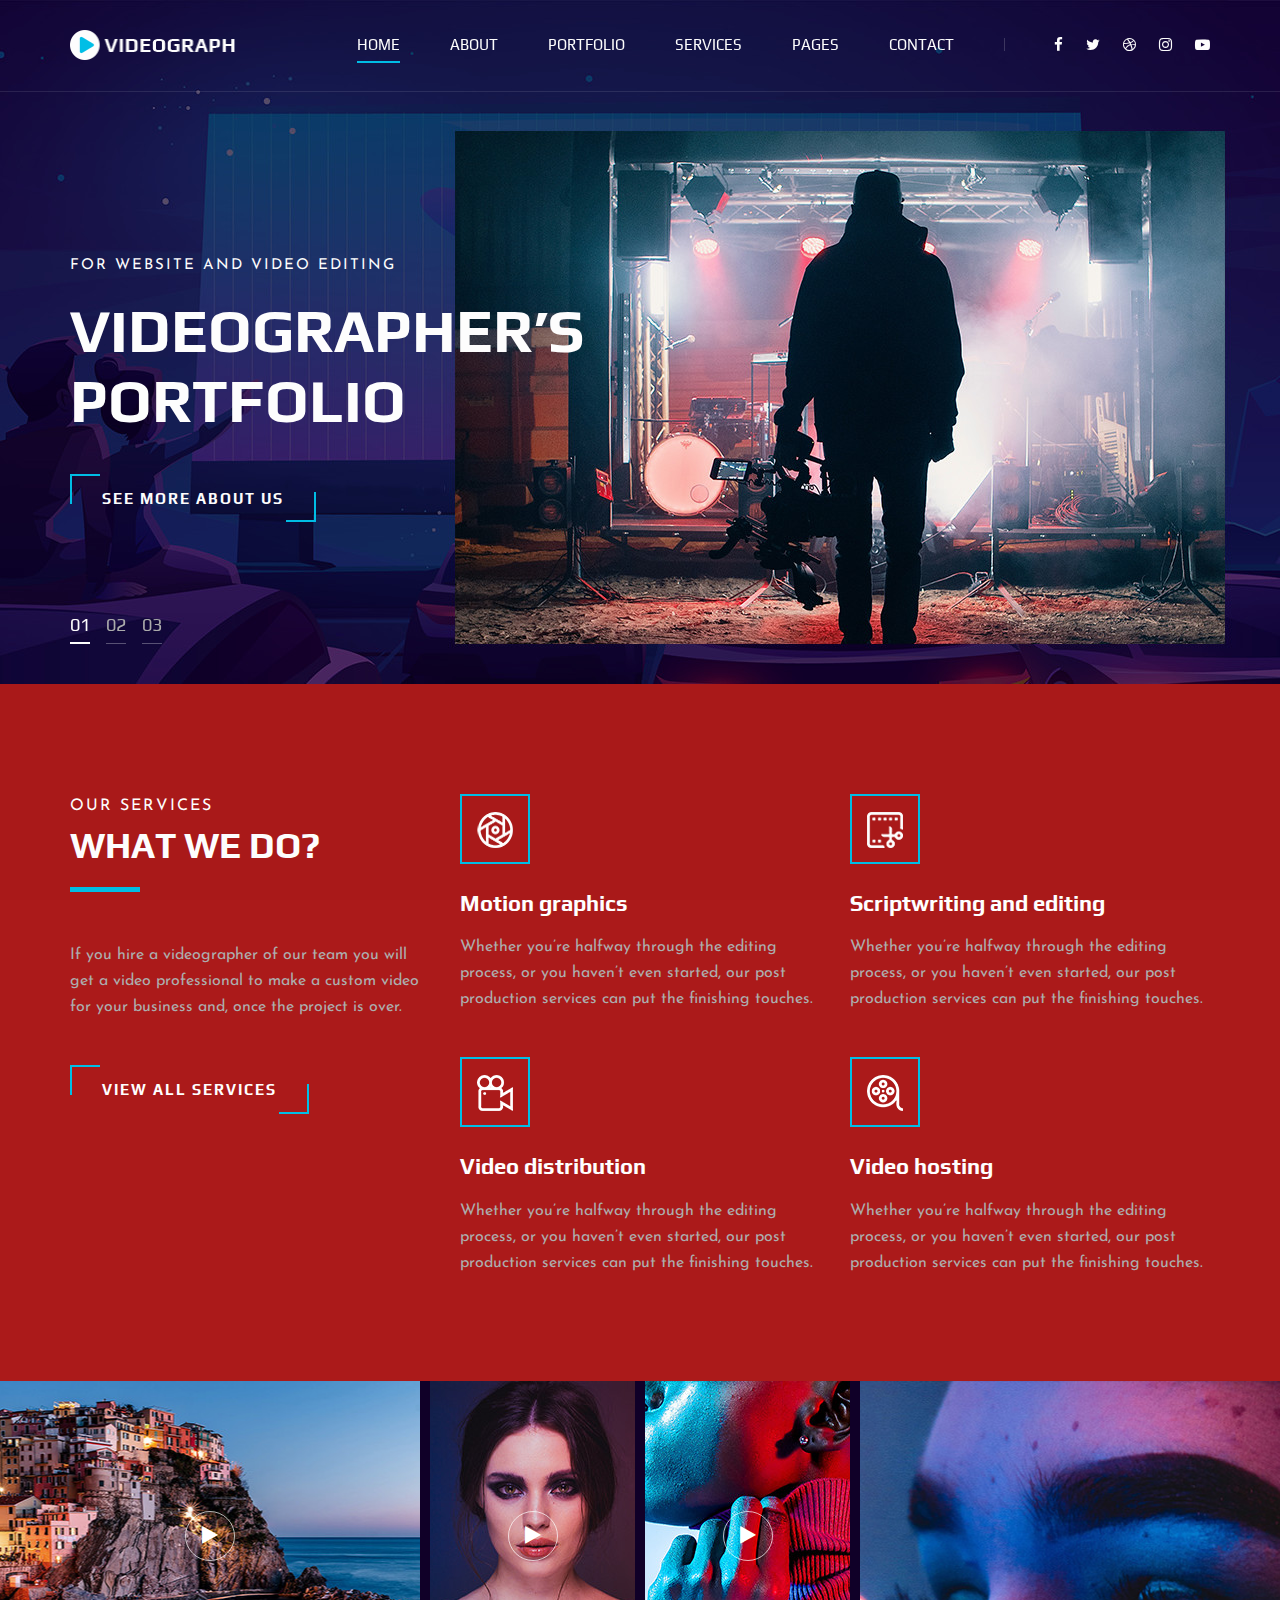
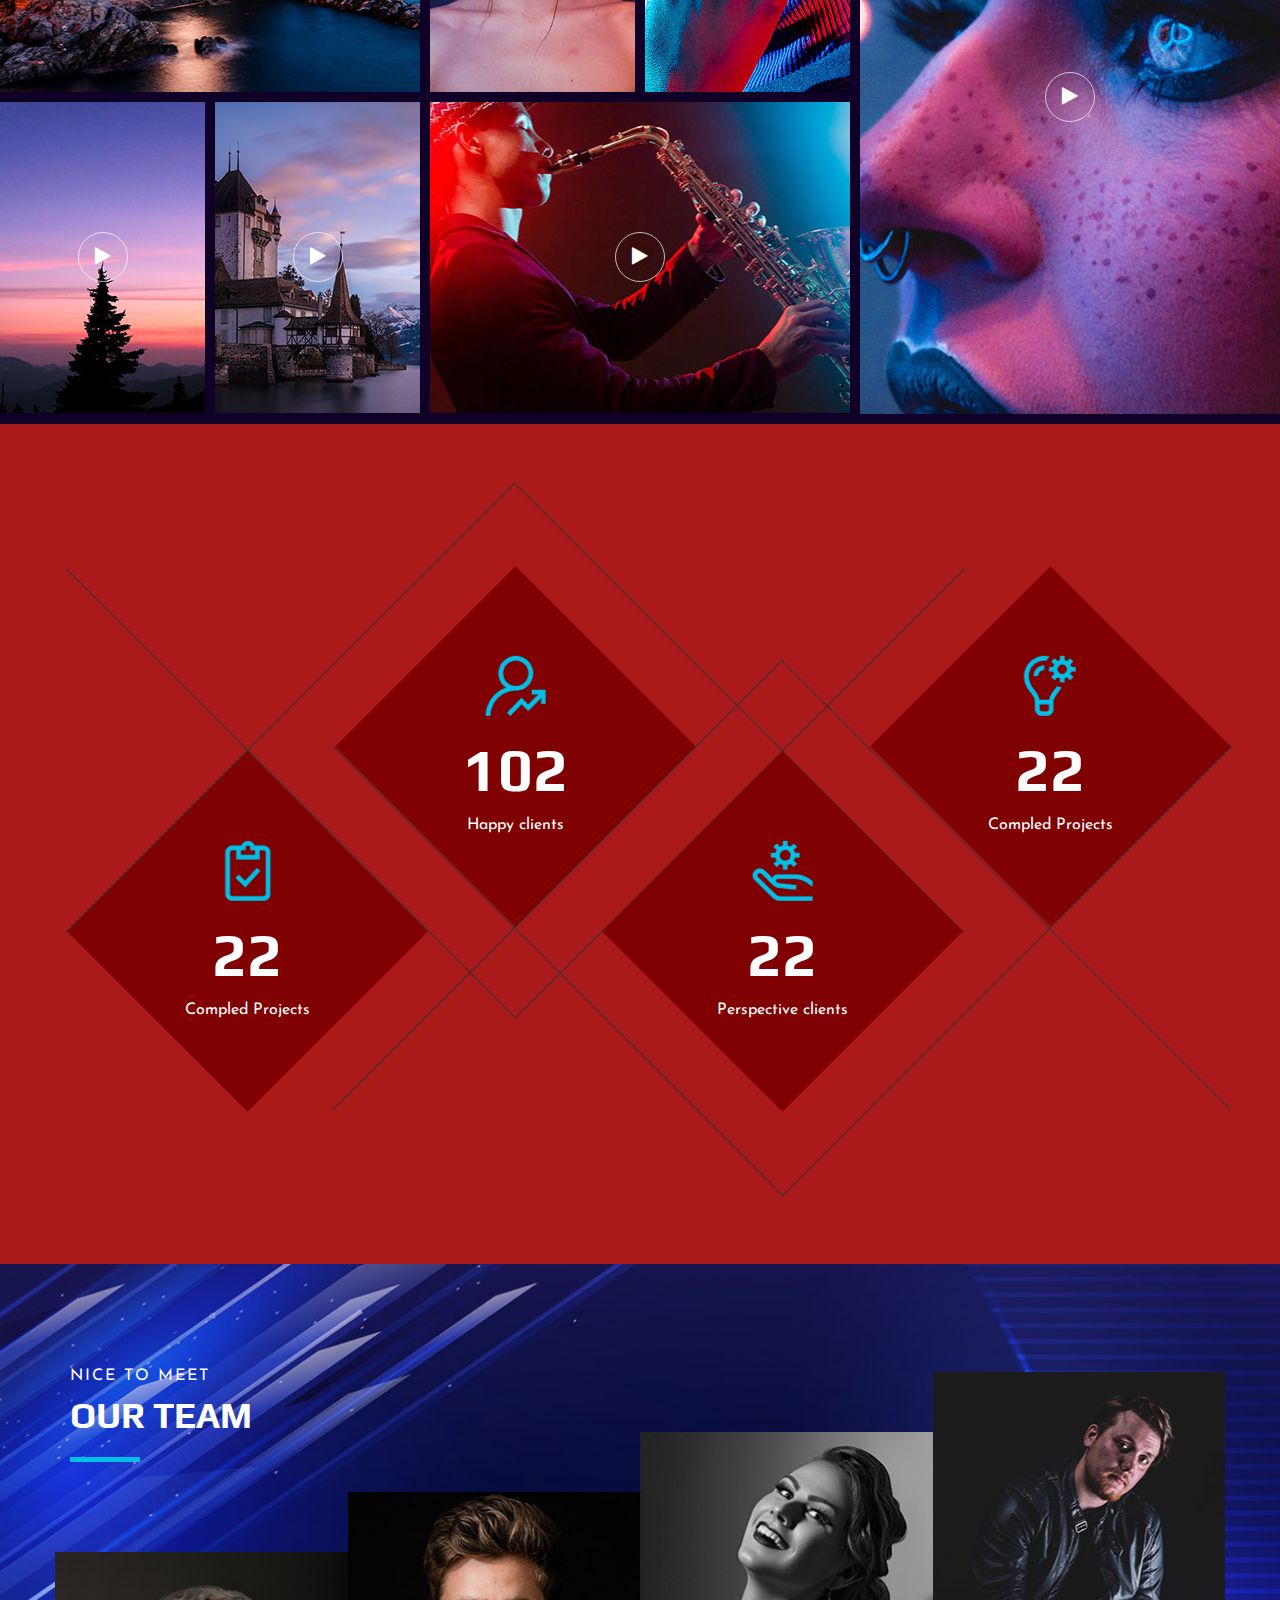
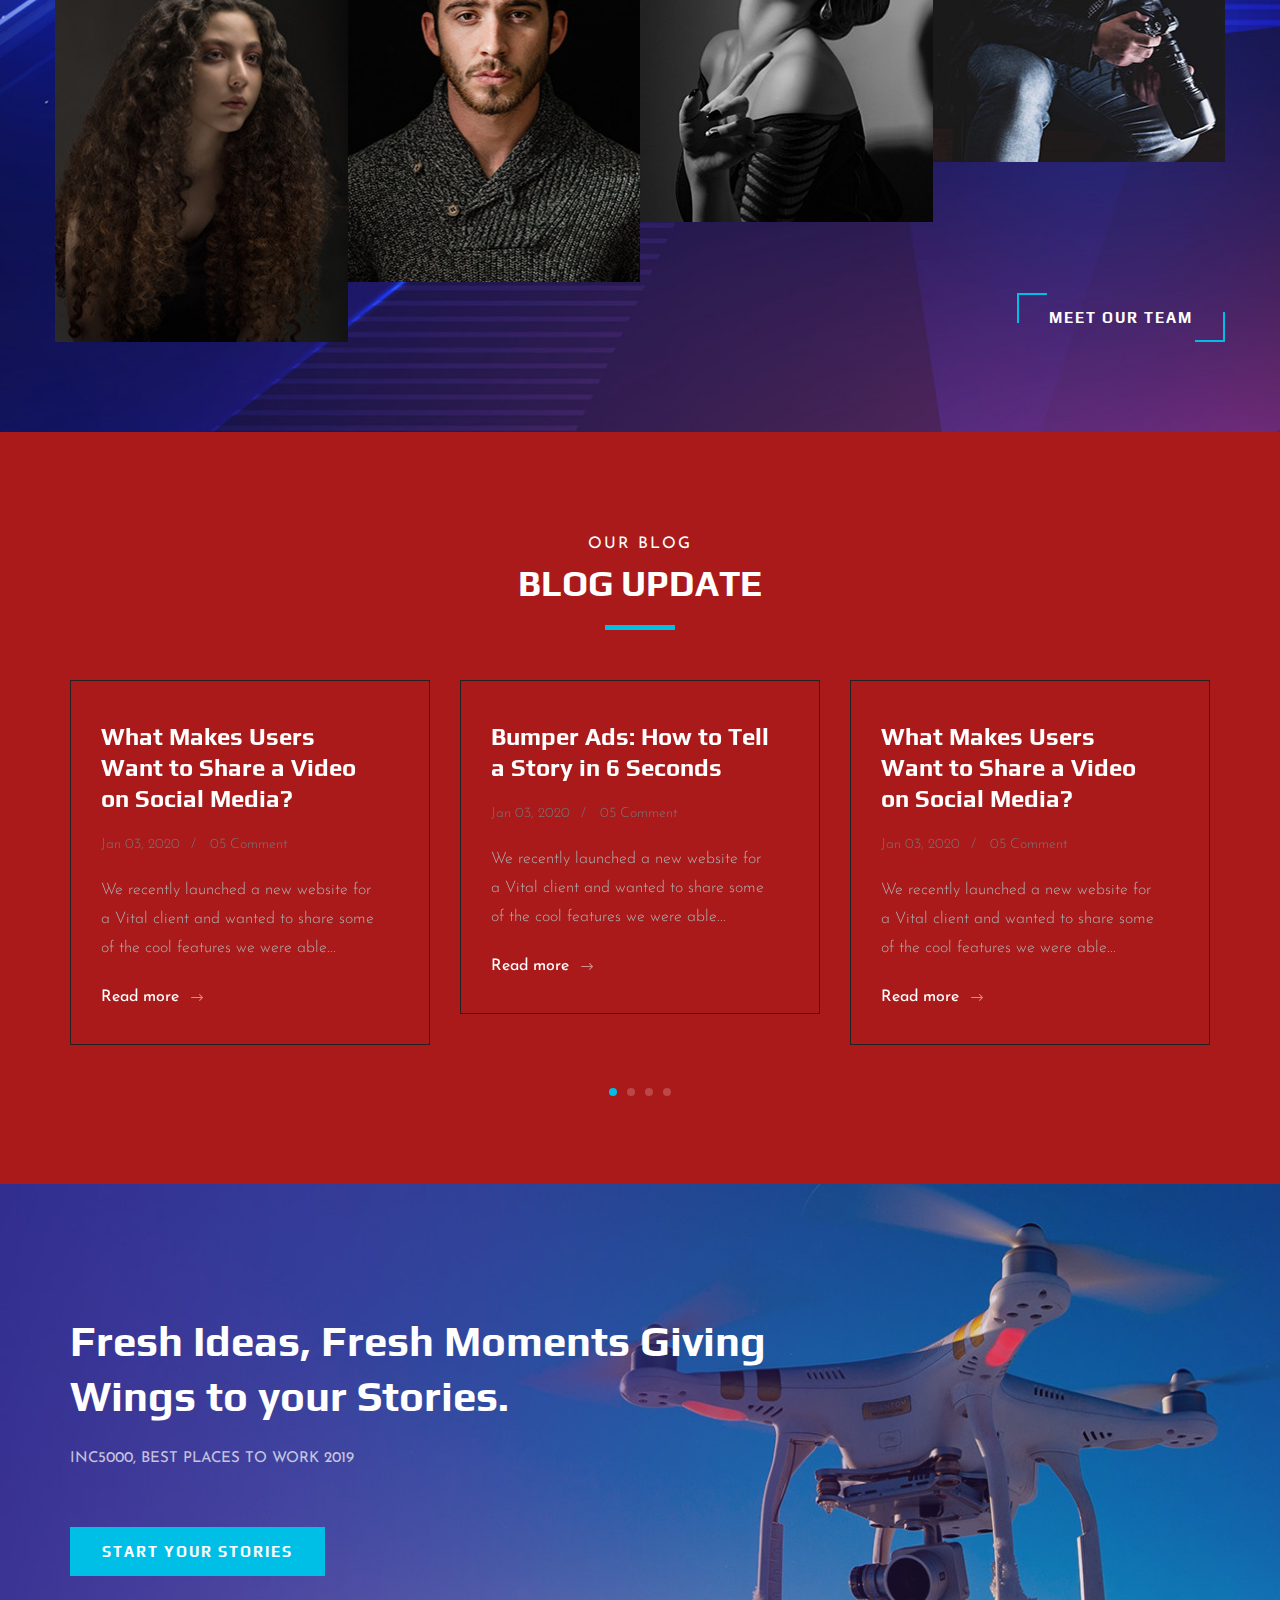
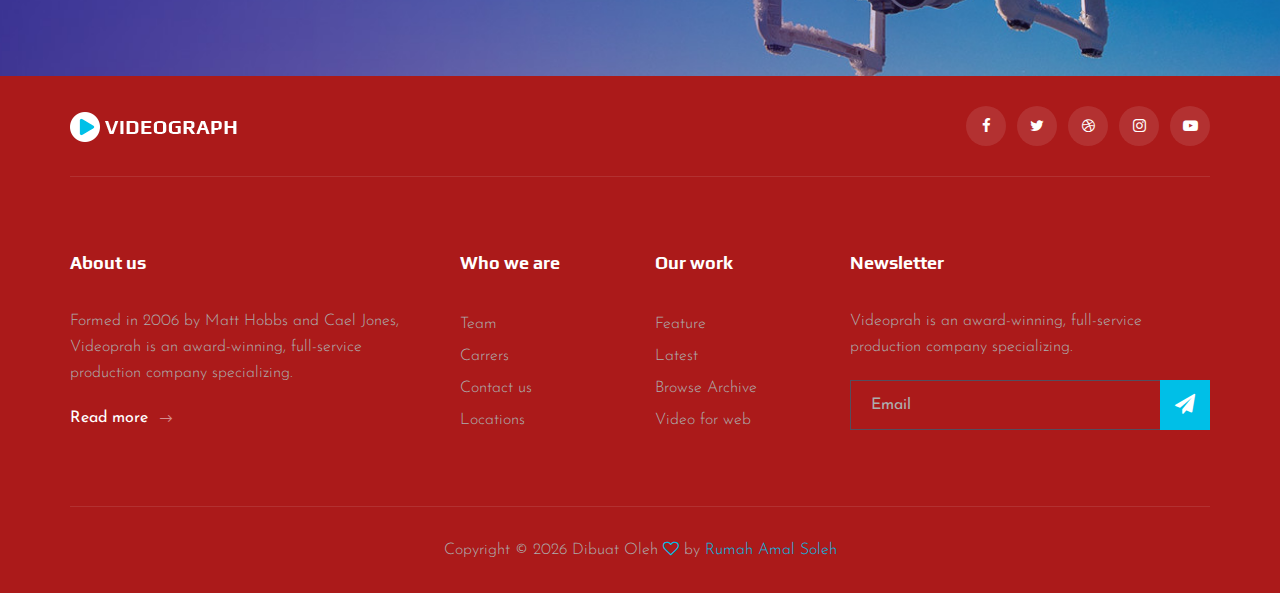
==== index.html @ bba647f1 "first commit" ====
<!DOCTYPE html>
<html lang="zxx">

<head>
    <meta charset="UTF-8">
    <meta name="description" content="Videograph Template">
    <meta name="keywords" content="Videograph, unica, creative, html">
    <meta name="viewport" content="width=device-width, initial-scale=1.0">
    <meta http-equiv="X-UA-Compatible" content="ie=edge">
    <title>Rumah Amal Soleh</title>

    <!-- Google Font -->
    <link href="https://fonts.googleapis.com/css2?family=Play:wght@400;700&display=swap" rel="stylesheet">
    <link href="https://fonts.googleapis.com/css2?family=Josefin+Sans:wght@300;400;500;600;700&display=swap"
        rel="stylesheet">

    <!-- Css Styles -->
    <link rel="stylesheet" href="css/bootstrap.min.css" type="text/css">
    <link rel="stylesheet" href="css/font-awesome.min.css" type="text/css">
    <link rel="stylesheet" href="css/elegant-icons.css" type="text/css">
    <link rel="stylesheet" href="css/owl.carousel.min.css" type="text/css">
    <link rel="stylesheet" href="css/magnific-popup.css" type="text/css">
    <link rel="stylesheet" href="css/slicknav.min.css" type="text/css">
    <link rel="stylesheet" href="css/style.css" type="text/css">
</head>

<body>
    <!-- Page Preloder -->
    <div id="preloder">
        <div class="loader"></div>
    </div>

    <!-- Header Section Begin -->
    <header class="header">
        <div class="container">
            <div class="row">
                <div class="col-lg-2">
                    <div class="header__logo">
                        <a href="./index.html"><img src="img/logo.png" alt=""></a>
                    </div>
                </div>
                <div class="col-lg-10">
                    <div class="header__nav__option">
                        <nav class="header__nav__menu mobile-menu">
                            <ul>
                                <li class="active"><a href="./index.html">Home</a></li>
                                <li><a href="./about.html">About</a></li>
                                <li><a href="./portfolio.html">Portfolio</a></li>
                                <li><a href="./services.html">Services</a></li>
                                <li><a href="#">Pages</a>
                                    <ul class="dropdown">
                                        <li><a href="./about.html">About</a></li>
                                        <li><a href="./portfolio.html">Portfolio</a></li>
                                        <li><a href="./blog.html">Blog</a></li>
                                        <li><a href="./blog-details.html">Blog Details</a></li>
                                    </ul>
                                </li>
                                <li><a href="./contact.html">Contact</a></li>
                            </ul>
                        </nav>
                        <div class="header__nav__social">
                            <a href="#"><i class="fa fa-facebook"></i></a>
                            <a href="#"><i class="fa fa-twitter"></i></a>
                            <a href="#"><i class="fa fa-dribbble"></i></a>
                            <a href="#"><i class="fa fa-instagram"></i></a>
                            <a href="#"><i class="fa fa-youtube-play"></i></a>
                        </div>
                    </div>
                </div>
            </div>
            <div id="mobile-menu-wrap"></div>
        </div>
    </header>
    <!-- Header End -->

    <!-- Hero Section Begin -->
    <section class="hero">
        <div class="hero__slider owl-carousel">
            <div class="hero__item set-bg" data-setbg="img/hero/hero-1.jpg">
                <div class="container">
                    <div class="row">
                        <div class="col-lg-6">
                            <div class="hero__text">
                                <span>For website and video editing</span>
                                <h2>Videographer’s Portfolio</h2>
                                <a href="#" class="primary-btn">See more about us</a>
                            </div>
                        </div>
                    </div>
                </div>
            </div>
            <div class="hero__item set-bg" data-setbg="img/calltos-bg.jpg">
                <div class="container">
                    <div class="row">
                        <div class="col-lg-6">
                            <div class="hero__text">
                                <span>For website and video editing</span>
                                <h2>Videographer’s Portfolio</h2>
                                <a href="#" class="primary-btn">See more about us</a>
                            </div>
                        </div>
                    </div>
                </div>
            </div>
            <div class="hero__item set-bg" data-setbg="img/hero/hero-1.jpg">
                <div class="container">
                    <div class="row">
                        <div class="col-lg-6">
                            <div class="hero__text">
                                <span>For website and video editing</span>
                                <h2>Videographer’s Portfolio</h2>
                                <a href="#" class="primary-btn">See more about us</a>
                            </div>
                        </div>
                    </div>
                </div>
            </div>
        </div>
    </section>
    <!-- Hero Section End -->

    <!-- Services Section Begin -->
    <section class="services spad">
        <div class="container">
            <div class="row">
                <div class="col-lg-4">
                    <div class="services__title">
                        <div class="section-title">
                            <span>Our services</span>
                            <h2>What We do?</h2>
                        </div>
                        <p>If you hire a videographer of our team you will get a video professional to make a custom
                            video for your business and, once the project is over.</p>
                        <a href="#" class="primary-btn">View all services</a>
                    </div>
                </div>
                <div class="col-lg-8">
                    <div class="row">
                        <div class="col-lg-6 col-md-6 col-sm-6">
                            <div class="services__item">
                                <div class="services__item__icon">
                                    <img src="img/icons/si-1.png" alt="">
                                </div>
                                <h4>Motion graphics</h4>
                                <p>Whether you’re halfway through the editing process, or you haven’t even started, our
                                    post production services can put the finishing touches.</p>
                            </div>
                        </div>
                        <div class="col-lg-6 col-md-6 col-sm-6">
                            <div class="services__item">
                                <div class="services__item__icon">
                                    <img src="img/icons/si-2.png" alt="">
                                </div>
                                <h4>Scriptwriting and editing</h4>
                                <p>Whether you’re halfway through the editing process, or you haven’t even started, our
                                    post production services can put the finishing touches.</p>
                            </div>
                        </div>
                        <div class="col-lg-6 col-md-6 col-sm-6">
                            <div class="services__item">
                                <div class="services__item__icon">
                                    <img src="img/icons/si-3.png" alt="">
                                </div>
                                <h4>Video distribution</h4>
                                <p>Whether you’re halfway through the editing process, or you haven’t even started, our
                                    post production services can put the finishing touches.</p>
                            </div>
                        </div>
                        <div class="col-lg-6 col-md-6 col-sm-6">
                            <div class="services__item">
                                <div class="services__item__icon">
                                    <img src="img/icons/si-4.png" alt="">
                                </div>
                                <h4>Video hosting</h4>
                                <p>Whether you’re halfway through the editing process, or you haven’t even started, our
                                    post production services can put the finishing touches.</p>
                            </div>
                        </div>
                    </div>
                </div>
            </div>
        </div>
    </section>
    <!-- Services Section End -->

    <!-- Work Section Begin -->
    <section class="work">
        <div class="work__gallery">
            <div class="grid-sizer"></div>
            <div class="work__item wide__item set-bg" data-setbg="img/work/work-1.jpg">
                <a href="https://www.youtube.com/watch?v=LXb3EKWsInQ" class="play-btn video-popup"><i
                        class="fa fa-play"></i></a>
                <div class="work__item__hover">
                    <h4>VIP Auto Tires & Service</h4>
                    <ul>
                        <li>eCommerce</li>
                        <li>Magento</li>
                    </ul>
                </div>
            </div>
            <div class="work__item small__item set-bg" data-setbg="img/work/work-2.jpg">
                <a href="https://www.youtube.com/watch?v=LXb3EKWsInQ" class="play-btn video-popup"><i
                        class="fa fa-play"></i></a>
            </div>
            <div class="work__item small__item set-bg" data-setbg="img/work/work-3.jpg">
                <a href="https://www.youtube.com/watch?v=LXb3EKWsInQ" class="play-btn video-popup"><i
                        class="fa fa-play"></i></a>
            </div>
            <div class="work__item large__item set-bg" data-setbg="img/work/work-4.jpg">
                <a href="https://www.youtube.com/watch?v=LXb3EKWsInQ" class="play-btn video-popup"><i
                        class="fa fa-play"></i></a>
                <div class="work__item__hover">
                    <h4>VIP Auto Tires & Service</h4>
                    <ul>
                        <li>eCommerce</li>
                        <li>Magento</li>
                    </ul>
                </div>
            </div>
            <div class="work__item small__item set-bg" data-setbg="img/work/work-5.jpg">
                <a href="https://www.youtube.com/watch?v=LXb3EKWsInQ" class="play-btn video-popup"><i
                        class="fa fa-play"></i></a>
            </div>
            <div class="work__item small__item set-bg" data-setbg="img/work/work-6.jpg">
                <a href="https://www.youtube.com/watch?v=LXb3EKWsInQ" class="play-btn video-popup"><i
                        class="fa fa-play"></i></a>
            </div>
            <div class="work__item wide__item set-bg" data-setbg="img/work/work-7.jpg">
                <a href="https://www.youtube.com/watch?v=LXb3EKWsInQ" class="play-btn video-popup"><i
                        class="fa fa-play"></i></a>
                <div class="work__item__hover">
                    <h4>VIP Auto Tires & Service</h4>
                    <ul>
                        <li>eCommerce</li>
                        <li>Magento</li>
                    </ul>
                </div>
            </div>
        </div>
    </section>
    <!-- Work Section End -->

    <!-- Counter Section Begin -->
    <section class="counter">
        <div class="container">
            <div class="counter__content">
                <div class="row">
                    <div class="col-lg-3 col-md-6 col-sm-6">
                        <div class="counter__item">
                            <div class="counter__item__text">
                                <img src="img/icons/ci-1.png" alt="">
                                <h2 class="counter_num">230</h2>
                                <p>Compled Projects</p>
                            </div>
                        </div>
                    </div>
                    <div class="col-lg-3 col-md-6 col-sm-6">
                        <div class="counter__item second__item">
                            <div class="counter__item__text">
                                <img src="img/icons/ci-2.png" alt="">
                                <h2 class="counter_num">1068</h2>
                                <p>Happy clients</p>
                            </div>
                        </div>
                    </div>
                    <div class="col-lg-3 col-md-6 col-sm-6">
                        <div class="counter__item third__item">
                            <div class="counter__item__text">
                                <img src="img/icons/ci-3.png" alt="">
                                <h2 class="counter_num">230</h2>
                                <p>Perspective clients</p>
                            </div>
                        </div>
                    </div>
                    <div class="col-lg-3 col-md-6 col-sm-6">
                        <div class="counter__item four__item">
                            <div class="counter__item__text">
                                <img src="img/icons/ci-4.png" alt="">
                                <h2 class="counter_num">230</h2>
                                <p>Compled Projects</p>
                            </div>
                        </div>
                    </div>
                </div>
            </div>
        </div>
    </section>
    <!-- Counter Section End -->

    <!-- Team Section Begin -->
    <section class="team spad set-bg" data-setbg="img/team-bg.jpg">
        <div class="container">
            <div class="row">
                <div class="col-lg-12">
                    <div class="section-title team__title">
                        <span>Nice to meet</span>
                        <h2>OUR Team</h2>
                    </div>
                </div>
            </div>
            <div class="row">
                <div class="col-lg-3 col-md-6 col-sm-6 p-0">
                    <div class="team__item set-bg" data-setbg="img/team/team-1.jpg">
                        <div class="team__item__text">
                            <h4>AMANDA STONE</h4>
                            <p>Videographer</p>
                            <div class="team__item__social">
                                <a href="#"><i class="fa fa-facebook"></i></a>
                                <a href="#"><i class="fa fa-twitter"></i></a>
                                <a href="#"><i class="fa fa-dribbble"></i></a>
                                <a href="#"><i class="fa fa-instagram"></i></a>
                            </div>
                        </div>
                    </div>
                </div>
                <div class="col-lg-3 col-md-6 col-sm-6 p-0">
                    <div class="team__item team__item--second set-bg" data-setbg="img/team/team-2.jpg">
                        <div class="team__item__text">
                            <h4>AMANDA STONE</h4>
                            <p>Videographer</p>
                            <div class="team__item__social">
                                <a href="#"><i class="fa fa-facebook"></i></a>
                                <a href="#"><i class="fa fa-twitter"></i></a>
                                <a href="#"><i class="fa fa-dribbble"></i></a>
                                <a href="#"><i class="fa fa-instagram"></i></a>
                            </div>
                        </div>
                    </div>
                </div>
                <div class="col-lg-3 col-md-6 col-sm-6 p-0">
                    <div class="team__item team__item--third set-bg" data-setbg="img/team/team-3.jpg">
                        <div class="team__item__text">
                            <h4>AMANDA STONE</h4>
                            <p>Videographer</p>
                            <div class="team__item__social">
                                <a href="#"><i class="fa fa-facebook"></i></a>
                                <a href="#"><i class="fa fa-twitter"></i></a>
                                <a href="#"><i class="fa fa-dribbble"></i></a>
                                <a href="#"><i class="fa fa-instagram"></i></a>
                            </div>
                        </div>
                    </div>
                </div>
                <div class="col-lg-3 col-md-6 col-sm-6 p-0">
                    <div class="team__item team__item--four set-bg" data-setbg="img/team/team-4.jpg">
                        <div class="team__item__text">
                            <h4>AMANDA STONE</h4>
                            <p>Videographer</p>
                            <div class="team__item__social">
                                <a href="#"><i class="fa fa-facebook"></i></a>
                                <a href="#"><i class="fa fa-twitter"></i></a>
                                <a href="#"><i class="fa fa-dribbble"></i></a>
                                <a href="#"><i class="fa fa-instagram"></i></a>
                            </div>
                        </div>
                    </div>
                </div>
                <div class="col-lg-12 p-0">
                    <div class="team__btn">
                        <a href="#" class="primary-btn">Meet Our Team</a>
                    </div>
                </div>
            </div>
        </div>
    </section>
    <!-- Team Section End -->

    <!-- Latest Blog Section Begin -->
    <section class="latest spad">
        <div class="container">
            <div class="row">
                <div class="col-lg-12">
                    <div class="section-title center-title">
                        <span>Our Blog</span>
                        <h2>Blog Update</h2>
                    </div>
                </div>
            </div>
            <div class="row">
                <div class="latest__slider owl-carousel">
                    <div class="col-lg-4">
                        <div class="blog__item latest__item">
                            <h4>What Makes Users Want to Share a Video on Social Media?</h4>
                            <ul>
                                <li>Jan 03, 2020</li>
                                <li>05 Comment</li>
                            </ul>
                            <p>We recently launched a new website for a Vital client and wanted to share some of the
                                cool features we were able...</p>
                            <a href="#">Read more <span class="arrow_right"></span></a>
                        </div>
                    </div>
                    <div class="col-lg-4">
                        <div class="blog__item latest__item">
                            <h4>Bumper Ads: How to Tell a Story in 6 Seconds</h4>
                            <ul>
                                <li>Jan 03, 2020</li>
                                <li>05 Comment</li>
                            </ul>
                            <p>We recently launched a new website for a Vital client and wanted to share some of the
                                cool features we were able...</p>
                            <a href="#">Read more <span class="arrow_right"></span></a>
                        </div>
                    </div>
                    <div class="col-lg-4">
                        <div class="blog__item latest__item">
                            <h4>What Makes Users Want to Share a Video on Social Media?</h4>
                            <ul>
                                <li>Jan 03, 2020</li>
                                <li>05 Comment</li>
                            </ul>
                            <p>We recently launched a new website for a Vital client and wanted to share some of the
                                cool features we were able...</p>
                            <a href="#">Read more <span class="arrow_right"></span></a>
                        </div>
                    </div>
                    <div class="col-lg-4">
                        <div class="blog__item latest__item">
                            <h4>Bumper Ads: How to Tell a Story in 6 Seconds</h4>
                            <ul>
                                <li>Jan 03, 2020</li>
                                <li>05 Comment</li>
                            </ul>
                            <p>We recently launched a new website for a Vital client and wanted to share some of the
                                cool features we were able...</p>
                            <a href="#">Read more <span class="arrow_right"></span></a>
                        </div>
                    </div>
                    <div class="col-lg-4">
                        <div class="blog__item latest__item">
                            <h4>What Makes Users Want to Share a Video on Social Media?</h4>
                            <ul>
                                <li>Jan 03, 2020</li>
                                <li>05 Comment</li>
                            </ul>
                            <p>We recently launched a new website for a Vital client and wanted to share some of the
                                cool features we were able...</p>
                            <a href="#">Read more <span class="arrow_right"></span></a>
                        </div>
                    </div>
                    <div class="col-lg-4">
                        <div class="blog__item latest__item">
                            <h4>What Makes Users Want to Share a Video on Social Media?</h4>
                            <ul>
                                <li>Jan 03, 2020</li>
                                <li>05 Comment</li>
                            </ul>
                            <p>We recently launched a new website for a Vital client and wanted to share some of the
                                cool features we were able...</p>
                            <a href="#">Read more <span class="arrow_right"></span></a>
                        </div>
                    </div>
                    <div class="col-lg-4">
                        <div class="blog__item latest__item">
                            <h4>What Makes Users Want to Share a Video on Social Media?</h4>
                            <ul>
                                <li>Jan 03, 2020</li>
                                <li>05 Comment</li>
                            </ul>
                            <p>We recently launched a new website for a Vital client and wanted to share some of the
                                cool features we were able...</p>
                            <a href="#">Read more <span class="arrow_right"></span></a>
                        </div>
                    </div>
                </div>
            </div>
        </div>
    </section>
    <!-- Latest Blog Section End -->

    <!-- Call To Action Section Begin -->
    <section class="callto spad set-bg" data-setbg="img/callto-bg.jpg">
        <div class="container">
            <div class="row">
                <div class="col-lg-8">
                    <div class="callto__text">
                        <h2>Fresh Ideas, Fresh Moments Giving Wings to your Stories.</h2>
                        <p>INC5000, Best places to work 2019</p>
                        <a href="#">Start your stories</a>
                    </div>
                </div>
            </div>
        </div>
    </section>
    <!-- Call To Action Section End -->

    <!-- Footer Section Begin -->
    <footer class="footer">
        <div class="container">
            <div class="footer__top">
                <div class="row">
                    <div class="col-lg-6 col-md-6">
                        <div class="footer__top__logo">
                            <a href="#"><img src="img/logo.png" alt=""></a>
                        </div>
                    </div>
                    <div class="col-lg-6 col-md-6">
                        <div class="footer__top__social">
                            <a href="#"><i class="fa fa-facebook"></i></a>
                            <a href="#"><i class="fa fa-twitter"></i></a>
                            <a href="#"><i class="fa fa-dribbble"></i></a>
                            <a href="#"><i class="fa fa-instagram"></i></a>
                            <a href="#"><i class="fa fa-youtube-play"></i></a>
                        </div>
                    </div>
                </div>
            </div>
            <div class="footer__option">
                <div class="row">
                    <div class="col-lg-4 col-md-6 col-sm-6">
                        <div class="footer__option__item">
                            <h5>About us</h5>
                            <p>Formed in 2006 by Matt Hobbs and Cael Jones, Videoprah is an award-winning, full-service
                                production company specializing.</p>
                            <a href="#" class="read__more">Read more <span class="arrow_right"></span></a>
                        </div>
                    </div>
                    <div class="col-lg-2 col-md-3 col-sm-3">
                        <div class="footer__option__item">
                            <h5>Who we are</h5>
                            <ul>
                                <li><a href="#">Team</a></li>
                                <li><a href="#">Carrers</a></li>
                                <li><a href="#">Contact us</a></li>
                                <li><a href="#">Locations</a></li>
                            </ul>
                        </div>
                    </div>
                    <div class="col-lg-2 col-md-3 col-sm-3">
                        <div class="footer__option__item">
                            <h5>Our work</h5>
                            <ul>
                                <li><a href="#">Feature</a></li>
                                <li><a href="#">Latest</a></li>
                                <li><a href="#">Browse Archive</a></li>
                                <li><a href="#">Video for web</a></li>
                            </ul>
                        </div>
                    </div>
                    <div class="col-lg-4 col-md-12">
                        <div class="footer__option__item">
                            <h5>Newsletter</h5>
                            <p>Videoprah is an award-winning, full-service production company specializing.</p>
                            <form action="#">
                                <input type="text" placeholder="Email">
                                <button type="submit"><i class="fa fa-send"></i></button>
                            </form>
                        </div>
                    </div>
                </div>
            </div>
            <div class="footer__copyright">
                <div class="row">
                    <div class="col-lg-12 text-center">
                        <!-- Link back to Colorlib can't be removed. Template is licensed under CC BY 3.0. -->
                        <p class="footer__copyright__text">Copyright &copy;
                            <script>
                                document.write(new Date().getFullYear());
                            </script>
                            Dibuat Oleh <i class="fa fa-heart-o"
                                aria-hidden="true"></i> by <a href="https://colorlib.com" target="_blank">Rumah Amal Soleh</a>
                        </p>
                        <!-- Link back to Colorlib can't be removed. Template is licensed under CC BY 3.0. -->
                    </div>
                </div>
            </div>
        </div>
    </footer>
    <!-- Footer Section End -->

    <!-- Js Plugins -->
    <script src="js/jquery-3.3.1.min.js"></script>
    <script src="js/bootstrap.min.js"></script>
    <script src="js/jquery.magnific-popup.min.js"></script>
    <script src="js/mixitup.min.js"></script>
    <script src="js/masonry.pkgd.min.js"></script>
    <script src="js/jquery.slicknav.js"></script>
    <script src="js/owl.carousel.min.js"></script>
    <script src="js/main.js"></script>
</body>

</html>
---- css/elegant-icons.css ----
@font-face {
	font-family: 'ElegantIcons';
	src:url('../fonts/ElegantIcons.eot');
	src:url('../fonts/ElegantIcons.eot?#iefix') format('embedded-opentype'),
		url('../fonts/ElegantIcons.woff') format('woff'),
		url('../fonts/ElegantIcons.ttf') format('truetype'),
		url('../fonts/ElegantIcons.svg#ElegantIcons') format('svg');
	font-weight: normal;
	font-style: normal;
}

/* Use the following CSS code if you want to use data attributes for inserting your icons */
[data-icon]:before {
	font-family: 'ElegantIcons';
	content: attr(data-icon);
	speak: none;
	font-weight: normal;
	font-variant: normal;
	text-transform: none;
	line-height: 1;
	-webkit-font-smoothing: antialiased;
	-moz-osx-font-smoothing: grayscale;
}

/* Use the following CSS code if you want to have a class per icon */
/*
Instead of a list of all class selectors,
you can use the generic selector below, but it's slower:
[class*="your-class-prefix"] {
*/
.arrow_up, .arrow_down, .arrow_left, .arrow_right, .arrow_left-up, .arrow_right-up, .arrow_right-down, .arrow_left-down, .arrow-up-down, .arrow_up-down_alt, .arrow_left-right_alt, .arrow_left-right, .arrow_expand_alt2, .arrow_expand_alt, .arrow_condense, .arrow_expand, .arrow_move, .arrow_carrot-up, .arrow_carrot-down, .arrow_carrot-left, .arrow_carrot-right, .arrow_carrot-2up, .arrow_carrot-2down, .arrow_carrot-2left, .arrow_carrot-2right, .arrow_carrot-up_alt2, .arrow_carrot-down_alt2, .arrow_carrot-left_alt2, .arrow_carrot-right_alt2, .arrow_carrot-2up_alt2, .arrow_carrot-2down_alt2, .arrow_carrot-2left_alt2, .arrow_carrot-2right_alt2, .arrow_triangle-up, .arrow_triangle-down, .arrow_triangle-left, .arrow_triangle-right, .arrow_triangle-up_alt2, .arrow_triangle-down_alt2, .arrow_triangle-left_alt2, .arrow_triangle-right_alt2, .arrow_back, .icon_minus-06, .icon_plus, .icon_close, .icon_check, .icon_minus_alt2, .icon_plus_alt2, .icon_close_alt2, .icon_check_alt2, .icon_zoom-out_alt, .icon_zoom-in_alt, .icon_search, .icon_box-empty, .icon_box-selected, .icon_minus-box, .icon_plus-box, .icon_box-checked, .icon_circle-empty, .icon_circle-slelected, .icon_stop_alt2, .icon_stop, .icon_pause_alt2, .icon_pause, .icon_menu, .icon_menu-square_alt2, .icon_menu-circle_alt2, .icon_ul, .icon_ol, .icon_adjust-horiz, .icon_adjust-vert, .icon_document_alt, .icon_documents_alt, .icon_pencil, .icon_pencil-edit_alt, .icon_pencil-edit, .icon_folder-alt, .icon_folder-open_alt, .icon_folder-add_alt, .icon_info_alt, .icon_error-oct_alt, .icon_error-circle_alt, .icon_error-triangle_alt, .icon_question_alt2, .icon_question, .icon_comment_alt, .icon_chat_alt, .icon_vol-mute_alt, .icon_volume-low_alt, .icon_volume-high_alt, .icon_quotations, .icon_quotations_alt2, .icon_clock_alt, .icon_lock_alt, .icon_lock-open_alt, .icon_key_alt, .icon_cloud_alt, .icon_cloud-upload_alt, .icon_cloud-download_alt, .icon_image, .icon_images, .icon_lightbulb_alt, .icon_gift_alt, .icon_house_alt, .icon_genius, .icon_mobile, .icon_tablet, .icon_laptop, .icon_desktop, .icon_camera_alt, .icon_mail_alt, .icon_cone_alt, .icon_ribbon_alt, .icon_bag_alt, .icon_creditcard, .icon_cart_alt, .icon_paperclip, .icon_tag_alt, .icon_tags_alt, .icon_trash_alt, .icon_cursor_alt, .icon_mic_alt, .icon_compass_alt, .icon_pin_alt, .icon_pushpin_alt, .icon_map_alt, .icon_drawer_alt, .icon_toolbox_alt, .icon_book_alt, .icon_calendar, .icon_film, .icon_table, .icon_contacts_alt, .icon_headphones, .icon_lifesaver, .icon_piechart, .icon_refresh, .icon_link_alt, .icon_link, .icon_loading, .icon_blocked, .icon_archive_alt, .icon_heart_alt, .icon_star_alt, .icon_star-half_alt, .icon_star, .icon_star-half, .icon_tools, .icon_tool, .icon_cog, .icon_cogs, .arrow_up_alt, .arrow_down_alt, .arrow_left_alt, .arrow_right_alt, .arrow_left-up_alt, .arrow_right-up_alt, .arrow_right-down_alt, .arrow_left-down_alt, .arrow_condense_alt, .arrow_expand_alt3, .arrow_carrot_up_alt, .arrow_carrot-down_alt, .arrow_carrot-left_alt, .arrow_carrot-right_alt, .arrow_carrot-2up_alt, .arrow_carrot-2dwnn_alt, .arrow_carrot-2left_alt, .arrow_carrot-2right_alt, .arrow_triangle-up_alt, .arrow_triangle-down_alt, .arrow_triangle-left_alt, .arrow_triangle-right_alt, .icon_minus_alt, .icon_plus_alt, .icon_close_alt, .icon_check_alt, .icon_zoom-out, .icon_zoom-in, .icon_stop_alt, .icon_menu-square_alt, .icon_menu-circle_alt, .icon_document, .icon_documents, .icon_pencil_alt, .icon_folder, .icon_folder-open, .icon_folder-add, .icon_folder_upload, .icon_folder_download, .icon_info, .icon_error-circle, .icon_error-oct, .icon_error-triangle, .icon_question_alt, .icon_comment, .icon_chat, .icon_vol-mute, .icon_volume-low, .icon_volume-high, .icon_quotations_alt, .icon_clock, .icon_lock, .icon_lock-open, .icon_key, .icon_cloud, .icon_cloud-upload, .icon_cloud-download, .icon_lightbulb, .icon_gift, .icon_house, .icon_camera, .icon_mail, .icon_cone, .icon_ribbon, .icon_bag, .icon_cart, .icon_tag, .icon_tags, .icon_trash, .icon_cursor, .icon_mic, .icon_compass, .icon_pin, .icon_pushpin, .icon_map, .icon_drawer, .icon_toolbox, .icon_book, .icon_contacts, .icon_archive, .icon_heart, .icon_profile, .icon_group, .icon_grid-2x2, .icon_grid-3x3, .icon_music, .icon_pause_alt, .icon_phone, .icon_upload, .icon_download, .social_facebook, .social_twitter, .social_pinterest, .social_googleplus, .social_tumblr, .social_tumbleupon, .social_wordpress, .social_instagram, .social_dribbble, .social_vimeo, .social_linkedin, .social_rss, .social_deviantart, .social_share, .social_myspace, .social_skype, .social_youtube, .social_picassa, .social_googledrive, .social_flickr, .social_blogger, .social_spotify, .social_delicious, .social_facebook_circle, .social_twitter_circle, .social_pinterest_circle, .social_googleplus_circle, .social_tumblr_circle, .social_stumbleupon_circle, .social_wordpress_circle, .social_instagram_circle, .social_dribbble_circle, .social_vimeo_circle, .social_linkedin_circle, .social_rss_circle, .social_deviantart_circle, .social_share_circle, .social_myspace_circle, .social_skype_circle, .social_youtube_circle, .social_picassa_circle, .social_googledrive_alt2, .social_flickr_circle, .social_blogger_circle, .social_spotify_circle, .social_delicious_circle, .social_facebook_square, .social_twitter_square, .social_pinterest_square, .social_googleplus_square, .social_tumblr_square, .social_stumbleupon_square, .social_wordpress_square, .social_instagram_square, .social_dribbble_square, .social_vimeo_square, .social_linkedin_square, .social_rss_square, .social_deviantart_square, .social_share_square, .social_myspace_square, .social_skype_square, .social_youtube_square, .social_picassa_square, .social_googledrive_square, .social_flickr_square, .social_blogger_square, .social_spotify_square, .social_delicious_square, .icon_printer, .icon_calulator, .icon_building, .icon_floppy, .icon_drive, .icon_search-2, .icon_id, .icon_id-2, .icon_puzzle, .icon_like, .icon_dislike, .icon_mug, .icon_currency, .icon_wallet, .icon_pens, .icon_easel, .icon_flowchart, .icon_datareport, .icon_briefcase, .icon_shield, .icon_percent, .icon_globe, .icon_globe-2, .icon_target, .icon_hourglass, .icon_balance, .icon_rook, .icon_printer-alt, .icon_calculator_alt, .icon_building_alt, .icon_floppy_alt, .icon_drive_alt, .icon_search_alt, .icon_id_alt, .icon_id-2_alt, .icon_puzzle_alt, .icon_like_alt, .icon_dislike_alt, .icon_mug_alt, .icon_currency_alt, .icon_wallet_alt, .icon_pens_alt, .icon_easel_alt, .icon_flowchart_alt, .icon_datareport_alt, .icon_briefcase_alt, .icon_shield_alt, .icon_percent_alt, .icon_globe_alt, .icon_clipboard {
	font-family: 'ElegantIcons';
	speak: none;
	font-style: normal;
	font-weight: normal;
	font-variant: normal;
	text-transform: none;
	line-height: 1;
	-webkit-font-smoothing: antialiased;
}
.arrow_up:before {
	content: "\21";
}
.arrow_down:before {
	content: "\22";
}
.arrow_left:before {
	content: "\23";
}
.arrow_right:before {
	content: "\24";
}
.arrow_left-up:before {
	content: "\25";
}
.arrow_right-up:before {
	content: "\26";
}
.arrow_right-down:before {
	content: "\27";
}
.arrow_left-down:before {
	content: "\28";
}
.arrow-up-down:before {
	content: "\29";
}
.arrow_up-down_alt:before {
	content: "\2a";
}
.arrow_left-right_alt:before {
	content: "\2b";
}
.arrow_left-right:before {
	content: "\2c";
}
.arrow_expand_alt2:before {
	content: "\2d";
}
.arrow_expand_alt:before {
	content: "\2e";
}
.arrow_condense:before {
	content: "\2f";
}
.arrow_expand:before {
	content: "\30";
}
.arrow_move:before {
	content: "\31";
}
.arrow_carrot-up:before {
	content: "\32";
}
.arrow_carrot-down:before {
	content: "\33";
}
.arrow_carrot-left:before {
	content: "\34";
}
.arrow_carrot-right:before {
	content: "\35";
}
.arrow_carrot-2up:before {
	content: "\36";
}
.arrow_carrot-2down:before {
	content: "\37";
}
.arrow_carrot-2left:before {
	content: "\38";
}
.arrow_carrot-2right:before {
	content: "\39";
}
.arrow_carrot-up_alt2:before {
	content: "\3a";
}
.arrow_carrot-down_alt2:before {
	content: "\3b";
}
.arrow_carrot-left_alt2:before {
	content: "\3c";
}
.arrow_carrot-right_alt2:before {
	content: "\3d";
}
.arrow_carrot-2up_alt2:before {
	content: "\3e";
}
.arrow_carrot-2down_alt2:before {
	content: "\3f";
}
.arrow_carrot-2left_alt2:before {
	content: "\40";
}
.arrow_carrot-2right_alt2:before {
	content: "\41";
}
.arrow_triangle-up:before {
	content: "\42";
}
.arrow_triangle-down:before {
	content: "\43";
}
.arrow_triangle-left:before {
	content: "\44";
}
.arrow_triangle-right:before {
	content: "\45";
}
.arrow_triangle-up_alt2:before {
	content: "\46";
}
.arrow_triangle-down_alt2:before {
	content: "\47";
}
.arrow_triangle-left_alt2:before {
	content: "\48";
}
.arrow_triangle-right_alt2:before {
	content: "\49";
}
.arrow_back:before {
	content: "\4a";
}
.icon_minus-06:before {
	content: "\4b";
}
.icon_plus:before {
	content: "\4c";
}
.icon_close:before {
	content: "\4d";
}
.icon_check:before {
	content: "\4e";
}
.icon_minus_alt2:before {
	content: "\4f";
}
.icon_plus_alt2:before {
	content: "\50";
}
.icon_close_alt2:before {
	content: "\51";
}
.icon_check_alt2:before {
	content: "\52";
}
.icon_zoom-out_alt:before {
	content: "\53";
}
.icon_zoom-in_alt:before {
	content: "\54";
}
.icon_search:before {
	content: "\55";
}
.icon_box-empty:before {
	content: "\56";
}
.icon_box-selected:before {
	content: "\57";
}
.icon_minus-box:before {
	content: "\58";
}
.icon_plus-box:before {
	content: "\59";
}
.icon_box-checked:before {
	content: "\5a";
}
.icon_circle-empty:before {
	content: "\5b";
}
.icon_circle-slelected:before {
	content: "\5c";
}
.icon_stop_alt2:before {
	content: "\5d";
}
.icon_stop:before {
	content: "\5e";
}
.icon_pause_alt2:before {
	content: "\5f";
}
.icon_pause:before {
	content: "\60";
}
.icon_menu:before {
	content: "\61";
}
.icon_menu-square_alt2:before {
	content: "\62";
}
.icon_menu-circle_alt2:before {
	content: "\63";
}
.icon_ul:before {
	content: "\64";
}
.icon_ol:before {
	content: "\65";
}
.icon_adjust-horiz:before {
	content: "\66";
}
.icon_adjust-vert:before {
	content: "\67";
}
.icon_document_alt:before {
	content: "\68";
}
.icon_documents_alt:before {
	content: "\69";
}
.icon_pencil:before {
	content: "\6a";
}
.icon_pencil-edit_alt:before {
	content: "\6b";
}
.icon_pencil-edit:before {
	content: "\6c";
}
.icon_folder-alt:before {
	content: "\6d";
}
.icon_folder-open_alt:before {
	content: "\6e";
}
.icon_folder-add_alt:before {
	content: "\6f";
}
.icon_info_alt:before {
	content: "\70";
}
.icon_error-oct_alt:before {
	content: "\71";
}
.icon_error-circle_alt:before {
	content: "\72";
}
.icon_error-triangle_alt:before {
	content: "\73";
}
.icon_question_alt2:before {
	content: "\74";
}
.icon_question:before {
	content: "\75";
}
.icon_comment_alt:before {
	content: "\76";
}
.icon_chat_alt:before {
	content: "\77";
}
.icon_vol-mute_alt:before {
	content: "\78";
}
.icon_volume-low_alt:before {
	content: "\79";
}
.icon_volume-high_alt:before {
	content: "\7a";
}
.icon_quotations:before {
	content: "\7b";
}
.icon_quotations_alt2:before {
	content: "\7c";
}
.icon_clock_alt:before {
	content: "\7d";
}
.icon_lock_alt:before {
	content: "\7e";
}
.icon_lock-open_alt:before {
	content: "\e000";
}
.icon_key_alt:before {
	content: "\e001";
}
.icon_cloud_alt:before {
	content: "\e002";
}
.icon_cloud-upload_alt:before {
	content: "\e003";
}
.icon_cloud-download_alt:before {
	content: "\e004";
}
.icon_image:before {
	content: "\e005";
}
.icon_images:before {
	content: "\e006";
}
.icon_lightbulb_alt:before {
	content: "\e007";
}
.icon_gift_alt:before {
	content: "\e008";
}
.icon_house_alt:before {
	content: "\e009";
}
.icon_genius:before {
	content: "\e00a";
}
.icon_mobile:before {
	content: "\e00b";
}
.icon_tablet:before {
	content: "\e00c";
}
.icon_laptop:before {
	content: "\e00d";
}
.icon_desktop:before {
	content: "\e00e";
}
.icon_camera_alt:before {
	content: "\e00f";
}
.icon_mail_alt:before {
	content: "\e010";
}
.icon_cone_alt:before {
	content: "\e011";
}
.icon_ribbon_alt:before {
	content: "\e012";
}
.icon_bag_alt:before {
	content: "\e013";
}
.icon_creditcard:before {
	content: "\e014";
}
.icon_cart_alt:before {
	content: "\e015";
}
.icon_paperclip:before {
	content: "\e016";
}
.icon_tag_alt:before {
	content: "\e017";
}
.icon_tags_alt:before {
	content: "\e018";
}
.icon_trash_alt:before {
	content: "\e019";
}
.icon_cursor_alt:before {
	content: "\e01a";
}
.icon_mic_alt:before {
	content: "\e01b";
}
.icon_compass_alt:before {
	content: "\e01c";
}
.icon_pin_alt:before {
	content: "\e01d";
}
.icon_pushpin_alt:before {
	content: "\e01e";
}
.icon_map_alt:before {
	content: "\e01f";
}
.icon_drawer_alt:before {
	content: "\e020";
}
.icon_toolbox_alt:before {
	content: "\e021";
}
.icon_book_alt:before {
	content: "\e022";
}
.icon_calendar:before {
	content: "\e023";
}
.icon_film:before {
	content: "\e024";
}
.icon_table:before {
	content: "\e025";
}
.icon_contacts_alt:before {
	content: "\e026";
}
.icon_headphones:before {
	content: "\e027";
}
.icon_lifesaver:before {
	content: "\e028";
}
.icon_piechart:before {
	content: "\e029";
}
.icon_refresh:before {
	content: "\e02a";
}
.icon_link_alt:before {
	content: "\e02b";
}
.icon_link:before {
	content: "\e02c";
}
.icon_loading:before {
	content: "\e02d";
}
.icon_blocked:before {
	content: "\e02e";
}
.icon_archive_alt:before {
	content: "\e02f";
}
.icon_heart_alt:before {
	content: "\e030";
}
.icon_star_alt:before {
	content: "\e031";
}
.icon_star-half_alt:before {
	content: "\e032";
}
.icon_star:before {
	content: "\e033";
}
.icon_star-half:before {
	content: "\e034";
}
.icon_tools:before {
	content: "\e035";
}
.icon_tool:before {
	content: "\e036";
}
.icon_cog:before {
	content: "\e037";
}
.icon_cogs:before {
	content: "\e038";
}
.arrow_up_alt:before {
	content: "\e039";
}
.arrow_down_alt:before {
	content: "\e03a";
}
.arrow_left_alt:before {
	content: "\e03b";
}
.arrow_right_alt:before {
	content: "\e03c";
}
.arrow_left-up_alt:before {
	content: "\e03d";
}
.arrow_right-up_alt:before {
	content: "\e03e";
}
.arrow_right-down_alt:before {
	content: "\e03f";
}
.arrow_left-down_alt:before {
	content: "\e040";
}
.arrow_condense_alt:before {
	content: "\e041";
}
.arrow_expand_alt3:before {
	content: "\e042";
}
.arrow_carrot_up_alt:before {
	content: "\e043";
}
.arrow_carrot-down_alt:before {
	content: "\e044";
}
.arrow_carrot-left_alt:before {
	content: "\e045";
}
.arrow_carrot-right_alt:before {
	content: "\e046";
}
.arrow_carrot-2up_alt:before {
	content: "\e047";
}
.arrow_carrot-2dwnn_alt:before {
	content: "\e048";
}
.arrow_carrot-2left_alt:before {
	content: "\e049";
}
.arrow_carrot-2right_alt:before {
	content: "\e04a";
}
.arrow_triangle-up_alt:before {
	content: "\e04b";
}
.arrow_triangle-down_alt:before {
	content: "\e04c";
}
.arrow_triangle-left_alt:before {
	content: "\e04d";
}
.arrow_triangle-right_alt:before {
	content: "\e04e";
}
.icon_minus_alt:before {
	content: "\e04f";
}
.icon_plus_alt:before {
	content: "\e050";
}
.icon_close_alt:before {
	content: "\e051";
}
.icon_check_alt:before {
	content: "\e052";
}
.icon_zoom-out:before {
	content: "\e053";
}
.icon_zoom-in:before {
	content: "\e054";
}
.icon_stop_alt:before {
	content: "\e055";
}
.icon_menu-square_alt:before {
	content: "\e056";
}
.icon_menu-circle_alt:before {
	content: "\e057";
}
.icon_document:before {
	content: "\e058";
}
.icon_documents:before {
	content: "\e059";
}
.icon_pencil_alt:before {
	content: "\e05a";
}
.icon_folder:before {
	content: "\e05b";
}
.icon_folder-open:before {
	content: "\e05c";
}
.icon_folder-add:before {
	content: "\e05d";
}
.icon_folder_upload:before {
	content: "\e05e";
}
.icon_folder_download:before {
	content: "\e05f";
}
.icon_info:before {
	content: "\e060";
}
.icon_error-circle:before {
	content: "\e061";
}
.icon_error-oct:before {
	content: "\e062";
}
.icon_error-triangle:before {
	content: "\e063";
}
.icon_question_alt:before {
	content: "\e064";
}
.icon_comment:before {
	content: "\e065";
}
.icon_chat:before {
	content: "\e066";
}
.icon_vol-mute:before {
	content: "\e067";
}
.icon_volume-low:before {
	content: "\e068";
}
.icon_volume-high:before {
	content: "\e069";
}
.icon_quotations_alt:before {
	content: "\e06a";
}
.icon_clock:before {
	content: "\e06b";
}
.icon_lock:before {
	content: "\e06c";
}
.icon_lock-open:before {
	content: "\e06d";
}
.icon_key:before {
	content: "\e06e";
}
.icon_cloud:before {
	content: "\e06f";
}
.icon_cloud-upload:before {
	content: "\e070";
}
.icon_cloud-download:before {
	content: "\e071";
}
.icon_lightbulb:before {
	content: "\e072";
}
.icon_gift:before {
	content: "\e073";
}
.icon_house:before {
	content: "\e074";
}
.icon_camera:before {
	content: "\e075";
}
.icon_mail:before {
	content: "\e076";
}
.icon_cone:before {
	content: "\e077";
}
.icon_ribbon:before {
	content: "\e078";
}
.icon_bag:before {
	content: "\e079";
}
.icon_cart:before {
	content: "\e07a";
}
.icon_tag:before {
	content: "\e07b";
}
.icon_tags:before {
	content: "\e07c";
}
.icon_trash:before {
	content: "\e07d";
}
.icon_cursor:before {
	content: "\e07e";
}
.icon_mic:before {
	content: "\e07f";
}
.icon_compass:before {
	content: "\e080";
}
.icon_pin:before {
	content: "\e081";
}
.icon_pushpin:before {
	content: "\e082";
}
.icon_map:before {
	content: "\e083";
}
.icon_drawer:before {
	content: "\e084";
}
.icon_toolbox:before {
	content: "\e085";
}
.icon_book:before {
	content: "\e086";
}
.icon_contacts:before {
	content: "\e087";
}
.icon_archive:before {
	content: "\e088";
}
.icon_heart:before {
	content: "\e089";
}
.icon_profile:before {
	content: "\e08a";
}
.icon_group:before {
	content: "\e08b";
}
.icon_grid-2x2:before {
	content: "\e08c";
}
.icon_grid-3x3:before {
	content: "\e08d";
}
.icon_music:before {
	content: "\e08e";
}
.icon_pause_alt:before {
	content: "\e08f";
}
.icon_phone:before {
	content: "\e090";
}
.icon_upload:before {
	content: "\e091";
}
.icon_download:before {
	content: "\e092";
}
.social_facebook:before {
	content: "\e093";
}
.social_twitter:before {
	content: "\e094";
}
.social_pinterest:before {
	content: "\e095";
}
.social_googleplus:before {
	content: "\e096";
}
.social_tumblr:before {
	content: "\e097";
}
.social_tumbleupon:before {
	content: "\e098";
}
.social_wordpress:before {
	content: "\e099";
}
.social_instagram:before {
	content: "\e09a";
}
.social_dribbble:before {
	content: "\e09b";
}
.social_vimeo:before {
	content: "\e09c";
}
.social_linkedin:before {
	content: "\e09d";
}
.social_rss:before {
	content: "\e09e";
}
.social_deviantart:before {
	content: "\e09f";
}
.social_share:before {
	content: "\e0a0";
}
.social_myspace:before {
	content: "\e0a1";
}
.social_skype:before {
	content: "\e0a2";
}
.social_youtube:before {
	content: "\e0a3";
}
.social_picassa:before {
	content: "\e0a4";
}
.social_googledrive:before {
	content: "\e0a5";
}
.social_flickr:before {
	content: "\e0a6";
}
.social_blogger:before {
	content: "\e0a7";
}
.social_spotify:before {
	content: "\e0a8";
}
.social_delicious:before {
	content: "\e0a9";
}
.social_facebook_circle:before {
	content: "\e0aa";
}
.social_twitter_circle:before {
	content: "\e0ab";
}
.social_pinterest_circle:before {
	content: "\e0ac";
}
.social_googleplus_circle:before {
	content: "\e0ad";
}
.social_tumblr_circle:before {
	content: "\e0ae";
}
.social_stumbleupon_circle:before {
	content: "\e0af";
}
.social_wordpress_circle:before {
	content: "\e0b0";
}
.social_instagram_circle:before {
	content: "\e0b1";
}
.social_dribbble_circle:before {
	content: "\e0b2";
}
.social_vimeo_circle:before {
	content: "\e0b3";
}
.social_linkedin_circle:before {
	content: "\e0b4";
}
.social_rss_circle:before {
	content: "\e0b5";
}
.social_deviantart_circle:before {
	content: "\e0b6";
}
.social_share_circle:before {
	content: "\e0b7";
}
.social_myspace_circle:before {
	content: "\e0b8";
}
.social_skype_circle:before {
	content: "\e0b9";
}
.social_youtube_circle:before {
	content: "\e0ba";
}
.social_picassa_circle:before {
	content: "\e0bb";
}
.social_googledrive_alt2:before {
	content: "\e0bc";
}
.social_flickr_circle:before {
	content: "\e0bd";
}
.social_blogger_circle:before {
	content: "\e0be";
}
.social_spotify_circle:before {
	content: "\e0bf";
}
.social_delicious_circle:before {
	content: "\e0c0";
}
.social_facebook_square:before {
	content: "\e0c1";
}
.social_twitter_square:before {
	content: "\e0c2";
}
.social_pinterest_square:before {
	content: "\e0c3";
}
.social_googleplus_square:before {
	content: "\e0c4";
}
.social_tumblr_square:before {
	content: "\e0c5";
}
.social_stumbleupon_square:before {
	content: "\e0c6";
}
.social_wordpress_square:before {
	content: "\e0c7";
}
.social_instagram_square:before {
	content: "\e0c8";
}
.social_dribbble_square:before {
	content: "\e0c9";
}
.social_vimeo_square:before {
	content: "\e0ca";
}
.social_linkedin_square:before {
	content: "\e0cb";
}
.social_rss_square:before {
	content: "\e0cc";
}
.social_deviantart_square:before {
	content: "\e0cd";
}
.social_share_square:before {
	content: "\e0ce";
}
.social_myspace_square:before {
	content: "\e0cf";
}
.social_skype_square:before {
	content: "\e0d0";
}
.social_youtube_square:before {
	content: "\e0d1";
}
.social_picassa_square:before {
	content: "\e0d2";
}
.social_googledrive_square:before {
	content: "\e0d3";
}
.social_flickr_square:before {
	content: "\e0d4";
}
.social_blogger_square:before {
	content: "\e0d5";
}
.social_spotify_square:before {
	content: "\e0d6";
}
.social_delicious_square:before {
	content: "\e0d7";
}
.icon_printer:before {
	content: "\e103";
}
.icon_calulator:before {
	content: "\e0ee";
}
.icon_building:before {
	content: "\e0ef";
}
.icon_floppy:before {
	content: "\e0e8";
}
.icon_drive:before {
	content: "\e0ea";
}
.icon_search-2:before {
	content: "\e101";
}
.icon_id:before {
	content: "\e107";
}
.icon_id-2:before {
	content: "\e108";
}
.icon_puzzle:before {
	content: "\e102";
}
.icon_like:before {
	content: "\e106";
}
.icon_dislike:before {
	content: "\e0eb";
}
.icon_mug:before {
	content: "\e105";
}
.icon_currency:before {
	content: "\e0ed";
}
.icon_wallet:before {
	content: "\e100";
}
.icon_pens:before {
	content: "\e104";
}
.icon_easel:before {
	content: "\e0e9";
}
.icon_flowchart:before {
	content: "\e109";
}
.icon_datareport:before {
	content: "\e0ec";
}
.icon_briefcase:before {
	content: "\e0fe";
}
.icon_shield:before {
	content: "\e0f6";
}
.icon_percent:before {
	content: "\e0fb";
}
.icon_globe:before {
	content: "\e0e2";
}
.icon_globe-2:before {
	content: "\e0e3";
}
.icon_target:before {
	content: "\e0f5";
}
.icon_hourglass:before {
	content: "\e0e1";
}
.icon_balance:before {
	content: "\e0ff";
}
.icon_rook:before {
	content: "\e0f8";
}
.icon_printer-alt:before {
	content: "\e0fa";
}
.icon_calculator_alt:before {
	content: "\e0e7";
}
.icon_building_alt:before {
	content: "\e0fd";
}
.icon_floppy_alt:before {
	content: "\e0e4";
}
.icon_drive_alt:before {
	content: "\e0e5";
}
.icon_search_alt:before {
	content: "\e0f7";
}
.icon_id_alt:before {
	content: "\e0e0";
}
.icon_id-2_alt:before {
	content: "\e0fc";
}
.icon_puzzle_alt:before {
	content: "\e0f9";
}
.icon_like_alt:before {
	content: "\e0dd";
}
.icon_dislike_alt:before {
	content: "\e0f1";
}
.icon_mug_alt:before {
	content: "\e0dc";
}
.icon_currency_alt:before {
	content: "\e0f3";
}
.icon_wallet_alt:before {
	content: "\e0d8";
}
.icon_pens_alt:before {
	content: "\e0db";
}
.icon_easel_alt:before {
	content: "\e0f0";
}
.icon_flowchart_alt:before {
	content: "\e0df";
}
.icon_datareport_alt:before {
	content: "\e0f2";
}
.icon_briefcase_alt:before {
	content: "\e0f4";
}
.icon_shield_alt:before {
	content: "\e0d9";
}
.icon_percent_alt:before {
	content: "\e0da";
}
.icon_globe_alt:before {
	content: "\e0de";
}
.icon_clipboard:before {
	content: "\e0e6";
}


	.glyph {
		float: left;
		text-align: center;
		padding: .75em;
		margin: .4em 1.5em .75em 0;
		width: 6em;
text-shadow: none;
	}
        .glyph_big {
        font-size: 128px;
        color: #59c5dc;
        float: left;
        margin-right: 20px;
        }

        .glyph div { padding-bottom: 10px;}

	.glyph input {
		font-family: consolas, monospace;
		font-size: 12px;
		width: 100%;
		text-align: center;
		border: 0;
		box-shadow: 0 0 0 1px #ccc;
		padding: .2em;
                -moz-border-radius: 5px;
                -webkit-border-radius: 5px;
	}
	.centered {
		margin-left: auto;
		margin-right: auto;
	}
	.glyph .fs1 {
		font-size: 2em;
	}
---- css/style.css ----
/******************************************************************
  Template Name: Dreams
  Description: Dreams wedding template
  Author: Colorib
  Author URI: https://colorlib.com/
  Version: 1.0
  Created: Colorib
******************************************************************/
/*------------------------------------------------------------------
[Table of contents]

1.  Template default CSS
	1.1	Variables
	1.2	Mixins
	1.3	Flexbox
	1.4	Reset
2.  Helper Css
3.  Header Section
4.  Hero Section
5.  Services Section
6.  Counter Section
7.  Team Section
8.  Latest Section
9.  Contact
10.  Footer Style
-------------------------------------------------------------------*/
/*----------------------------------------*/
/* Template default CSS
/*----------------------------------------*/
html,
body {
  height: 100%;
  font-family: "Josefin Sans", sans-serif;
  -webkit-font-smoothing: antialiased;
}

h1,
h2,
h3,
h4,
h5,
h6 {
  margin: 0;
  color: #111111;
  font-weight: 400;
  font-family: "Play", sans-serif;
}

h1 {
  font-size: 70px;
}

h2 {
  font-size: 36px;
}

h3 {
  font-size: 30px;
}

h4 {
  font-size: 24px;
}

h5 {
  font-size: 18px;
}

h6 {
  font-size: 16px;
}

p {
  font-size: 16px;
  font-family: "Josefin Sans", sans-serif;
  color: #adadad;
  font-weight: 400;
  line-height: 26px;
  margin: 0 0 15px 0;
}

img {
  max-width: 100%;
}

input:focus,
select:focus,
button:focus,
textarea:focus {
  outline: none;
}

a:hover,
a:focus {
  text-decoration: none;
  outline: none;
  color: #fff;
}

ul,
ol {
  padding: 0;
  margin: 0;
}

/*---------------------
  Helper CSS
-----------------------*/
.section-title {
  margin-bottom: 50px;
}
.section-title.center-title {
  text-align: center;
}
.section-title.center-title h2:after {
  right: 0;
  margin: 0 auto;
}
.section-title span {
  color: #ffffff;
  display: block;
  font-size: 16px;
  letter-spacing: 2px;
  text-transform: uppercase;
  margin-bottom: 6px;
}
.section-title h2 {
  color: #ffffff;
  font-weight: 700;
  text-transform: uppercase;
  position: relative;
  padding-bottom: 25px;
}
.section-title h2:after {
  position: absolute;
  left: 0;
  bottom: 0;
  height: 5px;
  width: 70px;
  background: #00bfe7;
  content: "";
}

.set-bg {
  background-repeat: no-repeat;
  background-size: cover;
  background-position: top center;
}

.spad {
  padding-top: 100px;
  padding-bottom: 100px;
}

.text-white h1,
.text-white h2,
.text-white h3,
.text-white h4,
.text-white h5,
.text-white h6,
.text-white p,
.text-white span,
.text-white li,
.text-white a {
  color: #fff;
}

/* buttons */
.primary-btn {
  display: inline-block;
  font-size: 15px;
  font-family: "Play", sans-serif;
  font-weight: 700;
  padding: 14px 32px 12px;
  color: #ffffff;
  text-transform: uppercase;
  letter-spacing: 2px;
  position: relative;
  z-index: 1;
}
.primary-btn:hover:before {
  height: 100%;
  width: 100%;
}
.primary-btn:hover:after {
  height: 100%;
  width: 100%;
}
.primary-btn:before {
  position: absolute;
  left: 0;
  top: 0;
  height: 30px;
  width: 30px;
  border-left: 2px solid #00bfe7;
  border-top: 2px solid #00bfe7;
  content: "";
  z-index: -1;
  -webkit-transition: all, 0.7s;
  -o-transition: all, 0.7s;
  transition: all, 0.7s;
}
.primary-btn:after {
  position: absolute;
  right: 0;
  bottom: 0;
  height: 30px;
  width: 30px;
  border-right: 2px solid #00bfe7;
  border-bottom: 2px solid #00bfe7;
  content: "";
  z-index: -1;
  -webkit-transition: all, 0.7s;
  -o-transition: all, 0.7s;
  transition: all, 0.7s;
}

.site-btn {
  font-size: 15px;
  color: #ffffff;
  background: #00bfe7;
  font-family: "Play", sans-serif;
  font-weight: 700;
  border: none;
  display: inline-block;
  text-transform: uppercase;
  letter-spacing: 2px;
  padding: 14px 34px 12px;
  width: 100%;
}

/* Preloder */
#preloder {
  position: fixed;
  width: 100%;
  height: 100%;
  top: 0;
  left: 0;
  z-index: 999999;
  background: #000;
}

.loader {
  width: 40px;
  height: 40px;
  position: absolute;
  top: 50%;
  left: 50%;
  margin-top: -13px;
  margin-left: -13px;
  border-radius: 60px;
  animation: loader 0.8s linear infinite;
  -webkit-animation: loader 0.8s linear infinite;
}

@keyframes loader {
  0% {
    -webkit-transform: rotate(0deg);
    transform: rotate(0deg);
    border: 4px solid #f44336;
    border-left-color: transparent;
  }
  50% {
    -webkit-transform: rotate(180deg);
    transform: rotate(180deg);
    border: 4px solid #673ab7;
    border-left-color: transparent;
  }
  100% {
    -webkit-transform: rotate(360deg);
    transform: rotate(360deg);
    border: 4px solid #f44336;
    border-left-color: transparent;
  }
}
@-webkit-keyframes loader {
  0% {
    -webkit-transform: rotate(0deg);
    border: 4px solid #f44336;
    border-left-color: transparent;
  }
  50% {
    -webkit-transform: rotate(180deg);
    border: 4px solid #673ab7;
    border-left-color: transparent;
  }
  100% {
    -webkit-transform: rotate(360deg);
    border: 4px solid #f44336;
    border-left-color: transparent;
  }
}
/*---------------------
  Header
-----------------------*/
.header {
  position: absolute;
  left: 0;
  top: 0;
  width: 100%;
  background: transparent;
  border-bottom: 1px solid rgba(255, 255, 255, 0.1);
  z-index: 9;
}

.header__logo {
  padding: 30px 0;
}
.header__logo a {
  display: inline-block;
}

.header__nav__option {
  text-align: right;
  padding: 28px 0px;
}

.header__nav__menu {
  display: inline-block;
  margin-right: 45px;
}
.header__nav__menu ul li {
  list-style: none;
  display: inline-block;
  margin-right: 45px;
  position: relative;
}
.header__nav__menu ul li.active a:after {
  -webkit-transform: scale(1);
      -ms-transform: scale(1);
          transform: scale(1);
}
.header__nav__menu ul li:hover a:after {
  -webkit-transform: scale(1);
      -ms-transform: scale(1);
          transform: scale(1);
}
.header__nav__menu ul li:hover .dropdown {
  top: 34px;
  opacity: 1;
  visibility: visible;
}
.header__nav__menu ul li:last-child {
  margin-right: 0;
}
.header__nav__menu ul li .dropdown {
  position: absolute;
  left: 0;
  top: 60px;
  width: 140px;
  background: #ffffff;
  text-align: left;
  padding: 2px 0;
  z-index: 9;
  opacity: 0;
  visibility: hidden;
  -webkit-transition: all, 0.3s;
  -o-transition: all, 0.3s;
  transition: all, 0.3s;
}
.header__nav__menu ul li .dropdown li {
  display: block;
  margin-right: 0;
}
.header__nav__menu ul li .dropdown li a {
  font-size: 14px;
  color: #111111;
  padding: 8px 20px;
  text-transform: capitalize;
}
.header__nav__menu ul li .dropdown li a:after {
  display: none;
}
.header__nav__menu ul li a {
  font-size: 15px;
  font-family: "Play", sans-serif;
  color: #ffffff;
  display: block;
  text-transform: uppercase;
  position: relative;
  padding: 6px 0;
}
.header__nav__menu ul li a:after {
  position: absolute;
  left: 0;
  bottom: 0;
  width: 100%;
  height: 2px;
  background: #00bfe7;
  content: "";
  -webkit-transform: scale(0);
      -ms-transform: scale(0);
          transform: scale(0);
  -webkit-transition: all, 0.3s;
  -o-transition: all, 0.3s;
  transition: all, 0.3s;
}

.header__nav__social {
  display: inline-block;
  position: relative;
  padding-left: 50px;
}
.header__nav__social:before {
  position: absolute;
  left: 0;
  top: 4px;
  height: 13px;
  width: 1px;
  background: rgba(225, 225, 225, 0.2);
  content: "";
}
.header__nav__social a {
  color: #ffffff;
  font-size: 15px;
  margin-right: 18px;
}
.header__nav__social a:last-child {
  margin-right: 0;
}

.slicknav_menu {
  display: none;
}

/*---------------------
  Hero
-----------------------*/
.hero__slider.owl-carousel .owl-item.active .hero__text span {
  top: 0;
  opacity: 1;
}
.hero__slider.owl-carousel .owl-item.active .hero__text h2 {
  top: 0;
  opacity: 1;
}
.hero__slider.owl-carousel .owl-item.active .hero__text .primary-btn {
  top: 0;
  opacity: 1;
}
.hero__slider.owl-carousel .owl-dots {
  position: absolute;
  left: 0;
  right: 0;
  bottom: 45px;
  width: 100%;
  max-width: 1140px;
  margin: 0 auto;
}
.hero__slider.owl-carousel .owl-dots button {
  color: #adadad;
  font-size: 18px;
  font-family: "Play", sans-serif;
  margin-right: 16px;
  position: relative;
  display: inline-block;
}
.hero__slider.owl-carousel .owl-dots button.active {
  color: #ffffff;
}
.hero__slider.owl-carousel .owl-dots button.active:after {
  background: #ffffff;
  height: 2px;
}
.hero__slider.owl-carousel .owl-dots button:after {
  position: absolute;
  left: 0;
  bottom: -6px;
  width: 100%;
  height: 1px;
  background: rgba(255, 255, 255, 0.3);
  content: "";
}
.hero__slider.owl-carousel .owl-dots button:last-child {
  margin-right: 0;
}

.hero__item {
  height: 684px;
  padding-top: 255px;
}

.hero__text span {
  color: #ffffff;
  display: block;
  font-size: 15px;
  letter-spacing: 2px;
  text-transform: uppercase;
  margin-bottom: 18px;
  position: relative;
  top: 100px;
  opacity: 0;
  -webkit-transition: all, 0.3s;
  -o-transition: all, 0.3s;
  transition: all, 0.3s;
}
.hero__text h2 {
  color: #ffffff;
  font-size: 60px;
  font-weight: 700;
  line-height: 70px;
  text-transform: uppercase;
  margin-bottom: 38px;
  position: relative;
  top: 100px;
  opacity: 0;
  -webkit-transition: all, 0.5s;
  -o-transition: all, 0.5s;
  transition: all, 0.5s;
}
.hero__text .primary-btn {
  position: relative;
  top: 100px;
  opacity: 0;
  -webkit-transition: all, 0.7s;
  -o-transition: all, 0.7s;
  transition: all, 0.7s;
}

/*---------------------
  Work
-----------------------*/
.work {
  overflow: hidden;
  background: #100028;
}

.work__gallery {
  margin-right: -10px;
}

.work__item {
  height: 311px !important;
  width: calc(16.67% - 10px);
  margin-right: 10px;
  margin-bottom: 10px;
  float: left;
  position: relative;
  overflow: hidden;
  display: -webkit-box;
  display: -ms-flexbox;
  display: flex;
  -webkit-box-align: center;
      -ms-flex-align: center;
          align-items: center;
  -webkit-box-pack: center;
      -ms-flex-pack: center;
          justify-content: center;
}
.work__item:hover .work__item__hover {
  bottom: 0;
}
.work__item.large__item {
  height: 633px !important;
  width: calc(33.33% - 10px);
}
.work__item.wide__item {
  width: calc(33.33% - 10px);
  height: 311px !important;
}
.work__item .play-btn {
  display: inline-block;
  color: #ffffff;
  font-size: 20px;
  height: 50px;
  width: 50px;
  line-height: 50px;
  text-align: center;
  border: 1px solid rgba(255, 255, 255, 0.7);
  border-radius: 50%;
}

.grid-sizer {
  width: calc(16.67% - 10px);
}

.work__item__hover {
  background: rgba(0, 0, 0, 0.5);
  position: absolute;
  left: 0;
  bottom: -300px;
  width: 100%;
  padding: 25px 30px 20px;
  -webkit-transition: all, 0.5s;
  -o-transition: all, 0.5s;
  transition: all, 0.5s;
}
.work__item__hover h4 {
  font-size: 22px;
  color: #ffffff;
  font-weight: 700;
}
.work__item__hover ul li {
  color: #adadad;
  list-style: none;
  font-size: 16px;
  margin-right: 23px;
  position: relative;
  display: inline-block;
}
.work__item__hover ul li:after {
  position: absolute;
  right: -18px;
  top: 1px;
  content: "/";
}
.work__item__hover ul li:last-child {
  margin-right: 0;
}
.work__item__hover ul li:last-child:after {
  display: none;
}

/*---------------------
  Counter
-----------------------*/
.counter {
  /* warna counter background */
  background: #ab1a1a;
  height: 840px;
  padding-top: 380px;
  overflow: hidden;
}

.counter__content {
  padding: 0px 50px;
}

.counter__item {
  /*background item counter */
  background: #800101;
  -webkit-transform: rotate(45deg);
  -ms-transform: rotate(45deg);
      transform: rotate(45deg);
  height: 255px;
  width: 255px;
  display: -webkit-box;
  display: -ms-flexbox;
  display: flex;
  -webkit-box-align: center;
      -ms-flex-align: center;
          align-items: center;
  -webkit-box-pack: center;
      -ms-flex-pack: center;
          justify-content: center;
  text-align: center;
  position: relative;
  z-index: 1;
}
.counter__item::before {
  position: absolute;
  left: -1px;
  bottom: -2px;
  height: 636px;
  width: 636px;
  border-left: 1px solid #333333;
  border-top: 1px solid #333333;
  content: "";
  z-index: -1;
}
.counter__item.second__item {
  margin-top: -185px;
}
.counter__item.second__item:before {
  left: -316px;
  bottom: -65px;
  border-right: 1px solid #333333;
  border-bottom: 1px solid #333333;
  border-left: none;
  border-top: none;
}
.counter__item.four__item {
  margin-top: -185px;
}
.counter__item.four__item:before {
  left: -380px;
  bottom: -380px;
  border-right: 1px solid #333333;
  border-bottom: 1px solid #333333;
  border-left: none;
  border-top: none;
}
.counter__item.third__item:before {
  left: -65px;
  bottom: -317px;
}

.counter__item__text {
  -webkit-transform: rotate(-45deg);
  -ms-transform: rotate(-45deg);
      transform: rotate(-45deg);
}
.counter__item__text h2 {
  font-size: 60px;
  color: #ffffff;
  font-weight: 700;
  margin-bottom: 6px;
  margin-top: 18px;
}
.counter__item__text p {
  color: #ffffff;
  margin-bottom: 0;
}

/*---------------------
  Team
-----------------------*/
.team {
  padding-bottom: 90px;
}

.section-title.team__title {
  margin-bottom: 90px;
}

.team__item {
  height: 390px;
  position: relative;
  overflow: hidden;
}
.team__item:hover .team__item__text {
  bottom: 0;
}
.team__item.team__item--second {
  margin-top: -60px;
}
.team__item.team__item--third {
  margin-top: -120px;
}
.team__item.team__item--four {
  margin-top: -180px;
}

.team__item__text {
  text-align: center;
  position: absolute;
  left: 0;
  bottom: -500px;
  width: 100%;
  padding: 50px 0 30px;
  z-index: 1;
  -webkit-transition: all, 0.5s;
  -o-transition: all, 0.5s;
  transition: all, 0.5s;
}
.team__item__text:before {
  position: absolute;
  left: 0;
  top: 0;
  height: 100%;
  width: 100%;
  background: url(../img/team/team-hover.png);
  content: "";
  z-index: -1;
}
.team__item__text h4 {
  font-size: 22px;
  color: #ffffff;
  font-weight: 700;
  text-transform: uppercase;
  margin-bottom: 10px;
}
.team__item__text p {
  color: #ffffff;
  font-weight: 300px;
  margin-bottom: 12px;
}
.team__item__text .team__item__social a {
  color: #ffffff;
  display: inline-block;
  font-size: 15px;
  margin-right: 18px;
}
.team__item__text .team__item__social a:last-child {
  margin-right: 0;
}

.team__btn {
  position: absolute;
  right: 0;
  bottom: 0;
}

/*---------------------
  Latest
-----------------------*/
.latest {
    background: #ab1a1a;
  padding-bottom: 80px;
}

.blog__item.latest__item {
  margin-bottom: 0;
}
.blog__item.latest__item:hover {
  border: 1px solid #222222 !important;
  background: url(../img/blog/blog-1.jpg);
  background-size: cover;
}

.latest__slider.owl-carousel .owl-item .col-lg-4 {
  max-width: 100%;
}
.latest__slider.owl-carousel .owl-dots {
  text-align: center;
  padding-top: 35px;
}
.latest__slider.owl-carousel .owl-dots button {
  height: 8px;
  width: 8px;
  background: rgba(255, 255, 255, 0.2);
  border-radius: 50%;
  margin-right: 10px;
}
.latest__slider.owl-carousel .owl-dots button.active {
  background: #00bfe7;
}
.latest__slider.owl-carousel .owl-dots button:last-child {
  margin-right: 0;
}

/*---------------------
  Call To Active
-----------------------*/
.callto {
  padding-top: 130px;
}
.callto.sp__callto {
  padding-top: 0;
  background: #100028;
}

.callto__text h2 {
  color: #ffffff;
  font-size: 42px;
  font-weight: 700;
  line-height: 55px;
  margin-bottom: 22px;
}
.callto__text p {
  font-size: 15px;
  color: #ffffff;
  opacity: 0.7;
  text-transform: uppercase;
  margin-bottom: 55px;
}
.callto__text a {
  color: #ffffff;
  background: #00bfe7;
  font-size: 15px;
  font-weight: 700;
  font-family: "Play", sans-serif;
  letter-spacing: 2px;
  text-transform: uppercase;
  display: inline-block;
  padding: 14px 32px 12px;
}

/*---------------------
  Footer
-----------------------*/
.footer {
  background: #ab1a1a;
}

.footer__top {
  padding: 30px 0;
  border-bottom: 1px solid rgba(255, 255, 255, 0.1);
}

.footer__top__logo {
  line-height: 40px;
}
.footer__top__logo a {
  display: inline-block;
}

.footer__top__social {
  text-align: right;
}
.footer__top__social a {
  display: inline-block;
  font-size: 15px;
  color: #ffffff;
  height: 40px;
  width: 40px;
  background: rgba(255, 255, 255, 0.1);
  border-radius: 50%;
  line-height: 44px;
  text-align: center;
  margin-right: 6px;
}
.footer__top__social a:last-child {
  margin-right: 0;
}

.footer__option {
  padding-bottom: 35px;
  padding-top: 75px;
}

.footer__option__item {
  margin-bottom: 35px;
}
.footer__option__item h5 {
  color: #ffffff;
  font-weight: 700;
  margin-bottom: 35px;
}
.footer__option__item p {
  font-weight: 300;
  margin-bottom: 20px;
}
.footer__option__item .read__more {
  font-size: 16px;
  color: #ffffff;
}
.footer__option__item .read__more span {
  font-size: 16px;
  color: #ffffff;
  opacity: 0.5;
  position: relative;
  top: 4px;
  margin-left: 5px;
}
.footer__option__item ul li {
  list-style: none;
}
.footer__option__item ul li a {
  color: #adadad;
  font-size: 16px;
  font-weight: 300;
  line-height: 32px;
}
.footer__option__item form {
  position: relative;
}
.footer__option__item form input {
  height: 50px;
  width: 100%;
  padding-left: 20px;
  border: 1px solid #544E5E;
  background: transparent;
  font-size: 16px;
  color: #adadad;
}
.footer__option__item form input::-webkit-input-placeholder {
  color: #adadad;
}
.footer__option__item form input::-moz-placeholder {
  color: #adadad;
}
.footer__option__item form input:-ms-input-placeholder {
  color: #adadad;
}
.footer__option__item form input::-ms-input-placeholder {
  color: #adadad;
}
.footer__option__item form input::placeholder {
  color: #adadad;
}
.footer__option__item form button {
  font-size: 20px;
  color: #ffffff;
  border: none;
  height: 50px;
  width: 50px;
  background: #00bfe7;
  line-height: 50px;
  text-align: center;
  position: absolute;
  right: 0;
  top: 0;
}

.footer__copyright {
  border-top: 1px solid rgba(255, 255, 255, 0.1);
  padding: 30px 0;
}

.footer__copyright__text {
  margin-bottom: 0;
  font-weight: 300;
}
.footer__copyright__text i {
  color: #00bfe7;
}
.footer__copyright__text a {
  color: #00bfe7;
}

/*---------------------
  Breadcrumb
-----------------------*/
.breadcrumb-option {
  padding-top: 180px;
}

.breadcrumb__text h2 {
  color: #ffffff;
  font-size: 50px;
  font-weight: 700;
  margin-bottom: 12px;
}

.breadcrumb__links a {
  font-size: 16px;
  color: #ffffff;
  font-weight: 300;
  display: inline-block;
  margin-right: 32px;
  position: relative;
}
.breadcrumb__links a:after {
  position: absolute;
  right: -22px;
  top: -3px;
  content: "/";
  color: #adadad;
  font-size: 20px;
}
.breadcrumb__links span {
  font-size: 16px;
  color: #adadad;
  font-weight: 300;
  display: inline-block;
}

/*---------------------
  About
-----------------------*/
.about {
  background: #100028;
  padding-bottom: 150px;
}

.about__pic__item {
  height: 235px;
  margin-right: -10px;
  margin-bottom: 20px;
}
.about__pic__item.about__pic__item--large {
  height: 490px;
}

.about__text {
  padding-left: 30px;
}
.about__text .services__item .services__item__icon:after {
  border-color: #281A3E;
}

.about__text__desc {
  margin-top: -10px;
}

/*---------------------
  Testimonial
-----------------------*/
.testimonial {
  padding-bottom: 60px;
}

.testimonial__slider.owl-carousel .owl-item .col-lg-4 {
  max-width: 100%;
}
.testimonial__slider.owl-carousel .owl-dots {
  text-align: center;
  padding-top: 35px;
}
.testimonial__slider.owl-carousel .owl-dots button {
  height: 8px;
  width: 8px;
  background: rgba(255, 255, 255, 0.2);
  border-radius: 50%;
  margin-right: 10px;
}
.testimonial__slider.owl-carousel .owl-dots button.active {
  background: #00bfe7;
}
.testimonial__slider.owl-carousel .owl-dots button:last-child {
  margin-right: 0;
}

.testimonial__text {
  padding: 30px 40px 25px 30px;
  border: 1px solid #3D3A64;
  margin-bottom: 25px;
  position: relative;
  z-index: 9;
}
.testimonial__text P {
  color: #ffffff;
  font-size: 18px;
  font-weight: 300;
  font-style: italic;
  line-height: 30px;
  margin-bottom: 0;
}

.testimonial__author {
  padding-left: 30px;
}

.testimonial__author__pic {
  float: left;
  margin-right: 20px;
}
.testimonial__author__pic img {
  height: 50px;
  width: 50px;
  border-radius: 50%;
}

.testimonial__author__text {
  overflow: hidden;
}
.testimonial__author__text h5 {
  color: #ffffff;
  font-weight: 700;
  margin-bottom: 8px;
}
.testimonial__author__text span {
  color: #ffffff;
  font-size: 14px;
  font-weight: 300px;
  display: inline-block;
}

/*---------------------
  Services
-----------------------*/
.services {
  background: #ab1a1a;
  padding-bottom: 60px;
  padding-top: 110px;
}

.services__title p {
  margin-bottom: 45px;
}

.services__item {
  margin-bottom: 45px;
}
.services__item:hover .services__item__icon:after {
  -webkit-transform: rotate(45deg);
  -ms-transform: rotate(45deg);
      transform: rotate(45deg);
}
.services__item h4 {
  color: #ffffff;
  font-size: 22px;
  font-weight: 700;
  margin-top: 26px;
  margin-bottom: 18px;
}
.services__item p {
  margin-bottom: 0;
}

.services__item__icon {
  position: relative;
  height: 70px;
  width: 70px;
  line-height: 70px;
  text-align: center;
}
.services__item__icon:after {
  position: absolute;
  left: 0;
  top: 0;
  width: 100%;
  height: 100%;
  border: 2px solid #00bfe7;
  content: "";
  -webkit-transition: all, 0.5s;
  -o-transition: all, 0.5s;
  transition: all, 0.5s;
}

/*---------------------
  Services Page
-----------------------*/
.services-page {
  background: #100028;
  padding-bottom: 50px;
}

/*---------------------
  Logo
-----------------------*/
.logo {
  background: #100028;
  padding: 100px 20px;
}

.logo__carousel.owl-carousel .owl-item img {
  width: auto;
  display: inline-block;
}

/*---------------------
  Portfolio
-----------------------*/
.portfolio {
  background: #100028;
}

.portfolio__filter {
  text-align: center;
  margin-bottom: 40px;
}
.portfolio__filter li {
  list-style: none;
  font-size: 16px;
  color: #adadad;
  margin-right: 5px;
  display: inline-block;
  cursor: pointer;
  padding: 6px 22px;
}
.portfolio__filter li.active {
  border: 1px solid #00bfe7;
}
.portfolio__filter li:last-child {
  margin-right: 0;
}

.portfolio__item {
  margin-bottom: 35px;
}
.portfolio__item:hover .portfolio__item__text h4:after {
  opacity: 1;
}

.portfolio__item__video {
  height: 240px;
  display: -webkit-box;
  display: -ms-flexbox;
  display: flex;
  -webkit-box-align: center;
      -ms-flex-align: center;
          align-items: center;
  -webkit-box-pack: center;
      -ms-flex-pack: center;
          justify-content: center;
  margin-bottom: 28px;
}
.portfolio__item__video .play-btn {
  display: inline-block;
  color: #ffffff;
  font-size: 20px;
  height: 50px;
  width: 50px;
  line-height: 50px;
  text-align: center;
  border: 1px solid rgba(255, 255, 255, 0.7);
  border-radius: 50%;
}

.portfolio__item__text {
  text-align: center;
}
.portfolio__item__text h4 {
  color: #ffffff;
  display: inline-block;
  font-size: 22px;
  font-weight: 700;
  margin-bottom: 8px;
  position: relative;
}
.portfolio__item__text h4:after {
  position: absolute;
  left: 0;
  bottom: 0;
  height: 1px;
  width: 100%;
  background: #333;
  content: "";
  -webkit-transition: all, 0.3s;
  -o-transition: all, 0.3s;
  transition: all, 0.3s;
  opacity: 0;
}
.portfolio__item__text ul li {
  list-style: none;
  display: inline-block;
  font-size: 16px;
  font-weight: 300;
  margin-right: 24px;
  position: relative;
  color: #adadad;
}
.portfolio__item__text ul li:after {
  position: absolute;
  right: -16px;
  top: 0;
  content: "/";
}
.portfolio__item__text ul li:last-child {
  margin-right: 0;
}
.portfolio__item__text ul li:last-child:after {
  display: none;
}
.portfolio__item__text span {
  font-size: 16px;
  font-weight: 300;
  color: #adadad;
  display: block;
}

.pagination__option {
  text-align: center;
  padding-top: 20px;
}
.pagination__option.blog__pagi {
  padding-top: 5px;
}
.pagination__option .arrow__pagination {
  font-size: 15px;
  color: #ffffff;
  display: inline-block;
  text-transform: uppercase;
}
.pagination__option .arrow__pagination.left__arrow {
  margin-right: 26px;
}
.pagination__option .arrow__pagination.right__arrow {
  margin-left: 18px;
}
.pagination__option .arrow__pagination span {
  opacity: 0.5;
}
.pagination__option .number__pagination {
  font-size: 18px;
  color: #ffffff;
  height: 50px;
  width: 50px;
  background: rgba(242, 242, 242, 0.1);
  line-height: 50px;
  text-align: center;
  display: inline-block;
  margin-right: 6px;
}

/*---------------------
    Blog
-----------------------*/
.blog {
  background: #100028;
}

.blog__item {
  border: 1px solid #222222;
  padding: 40px 48px 35px 30px;
  position: relative;
  z-index: 1;
  margin-bottom: 45px;
}
.blog__item:hover {
  border: 1px solid transparent !important;
  background: url(../img/blog/blog-2.jpg) no-repeat;
  background-size: cover;
}
.blog__item:hover ul li {
  color: #ffffff;
}
.blog__item:hover p {
  color: #ffffff;
}
.blog__item h4 {
  color: #ffffff;
  font-weight: 700;
  line-height: 31px;
  margin-bottom: 18px;
}
.blog__item ul {
  margin-bottom: 20px;
}
.blog__item ul li {
  color: #777777;
  list-style: none;
  font-size: 14px;
  font-weight: 300;
  margin-right: 25px;
  position: relative;
  display: inline-block;
}
.blog__item ul li:after {
  position: absolute;
  right: -16px;
  top: 0px;
  content: "/";
}
.blog__item ul li:last-child {
  margin-right: 0;
}
.blog__item ul li:last-child:after {
  display: none;
}
.blog__item p {
  font-weight: 300;
  line-height: 29px;
  margin-bottom: 22px;
}
.blog__item a {
  font-size: 16px;
  color: #ffffff;
}
.blog__item a span {
  font-size: 16px;
  color: #ffffff;
  opacity: 0.5;
  position: relative;
  top: 4px;
  margin-left: 5px;
}

/*---------------------
  Blog Details Hero
-----------------------*/
.blog-hero {
  padding: 300px 0 230px;
}

.blog__hero__text {
  text-align: center;
}
.blog__hero__text h2 {
  color: #ffffff;
  font-weight: 700;
  line-height: 47px;
  text-transform: uppercase;
  margin-bottom: 12px;
}
.blog__hero__text ul li {
  font-size: 14px;
  color: #ffffff;
  font-weight: 300;
  list-style: none;
  display: inline-block;
  margin-right: 25px;
  position: relative;
}
.blog__hero__text ul li:after {
  position: absolute;
  right: -18px;
  top: 0;
  content: "/";
}
.blog__hero__text ul li:last-child {
  margin-right: 0;
}
.blog__hero__text ul li:last-child:after {
  display: none;
}
.blog__hero__text ul li span {
  text-transform: uppercase;
}

/*---------------------
  Blog Details
-----------------------*/
.blog-details {
  background: #100028;
}

.blog__details__text {
  margin-bottom: 30px;
}
.blog__details__text p {
  font-size: 18px;
  line-height: 29px;
  font-weight: 300;
  margin-bottom: 20px;
}
.blog__details__text p:last-child {
  margin-bottom: 0;
}

.blog__details__quote {
  border: 1px solid rgba(225, 225, 225, 0.8);
  padding: 35px 90px 35px 40px;
  position: relative;
  margin-bottom: 35px;
}
.blog__details__quote p {
  font-size: 22px;
  font-weight: 300;
  line-height: 35px;
  font-style: italic;
  margin-bottom: 10px;
}
.blog__details__quote h6 {
  font-size: 15px;
  color: #adadad;
  letter-spacing: 0.5px;
  text-transform: uppercase;
  color: #ffffff;
}
.blog__details__quote i {
  font-size: 36px;
  color: #00bfe7;
  position: absolute;
  right: 30px;
  bottom: 25px;
}

.blog__details__desc {
  margin-bottom: 50px;
}
.blog__details__desc p {
  font-size: 18px;
  line-height: 29px;
  font-weight: 300;
  margin-bottom: 20px;
}
.blog__details__desc p:last-child {
  margin-bottom: 0;
}

.blog__details__tags {
  padding-bottom: 60px;
  border-bottom: 1px solid rgba(255, 255, 255, 0.1);
  margin-bottom: 65px;
}
.blog__details__tags span {
  display: inline-block;
  font-size: 15px;
  color: #ffffff;
  font-weight: 300;
  margin-right: 25px;
}
.blog__details__tags a {
  font-size: 16px;
  font-weight: 300;
  color: #ffffff;
  display: inline-block;
  margin-right: 11px;
  padding: 8px 15px 7px;
  margin-bottom: 5px;
  background: rgba(255, 255, 255, 0.1);
}

.blog__details__option {
  margin-bottom: 40px;
}

.blog__details__option__item {
  margin-bottom: 30px;
  overflow: hidden;
  display: block;
}
.blog__details__option__item h5 {
  color: #ffffff;
  font-size: 15px;
  font-weight: 700;
  text-transform: uppercase;
  margin-bottom: 25px;
}
.blog__details__option__item h5 i {
  font-size: 18px;
  margin-right: 5px;
}
.blog__details__option__item.blog__details__option__item--right h5 {
  text-align: right;
}
.blog__details__option__item.blog__details__option__item--right h5 i {
  margin-right: 0;
  margin-left: 5px;
}
.blog__details__option__item.blog__details__option__item--right .blog__details__option__item__img {
  float: right;
  margin-right: 0;
  margin-left: 25px;
}
.blog__details__option__item.blog__details__option__item--right .blog__details__option__item__text {
  margin-right: 25px;
  text-align: right;
  float: none;
}

.blog__details__option__item__img {
  float: left;
  margin-right: 25px;
}

.blog__details__option__item__text {
  overflow: hidden;
}
.blog__details__option__item__text h6 {
  color: #ffffff;
  line-height: 21px;
  font-weight: 700;
  margin-bottom: 5px;
}
.blog__details__option__item__text span {
  font-size: 14px;
  color: #777777;
  font-weight: 300;
}

.blog__details__recent {
  margin-bottom: 60px;
}
.blog__details__recent h4 {
  color: #ffffff;
  font-weight: 700;
  text-transform: uppercase;
  margin-bottom: 35px;
  text-align: center;
}

.blog__details__recent__item {
  margin-bottom: 30px;
}
.blog__details__recent__item img {
  min-width: 100%;
  margin-bottom: 20px;
}
.blog__details__recent__item h5 {
  color: #ffffff;
  font-weight: 700;
  line-height: 23px;
  margin-bottom: 4px;
}
.blog__details__recent__item span {
  color: #777777;
  font-size: 14px;
  font-weight: 300;
}

.blog__details__comment h4 {
  color: #ffffff;
  font-weight: 700;
  text-transform: uppercase;
  margin-bottom: 35px;
  text-align: center;
}
.blog__details__comment form textarea {
  height: 120px;
  width: 100%;
  border: 1px solid rgba(225, 225, 225, 0.5);
  background: transparent;
  font-size: 16px;
  color: #adadad;
  padding-top: 12px;
  padding-left: 20px;
  font-weight: 300;
  margin-bottom: 14px;
  resize: none;
}
.blog__details__comment form textarea:placeholder {
  color: #adadad;
}

.input__list {
  margin-right: -20px;
  overflow: hidden;
}
.input__list input {
  height: 50px;
  width: calc(33.33% - 20px);
  float: left;
  border: 1px solid rgba(225, 225, 225, 0.5);
  background: transparent;
  font-size: 16px;
  color: #adadad;
  padding-left: 20px;
  font-weight: 300;
  margin-right: 20px;
  margin-bottom: 20px;
}
.input__list input:placeholder {
  color: #adadad;
}

/*---------------------
  Contact Widget
-----------------------*/
.contact-widget {
  background: #100028;
  padding-bottom: 70px;
}

.contact__widget__item {
  margin-bottom: 30px;
}

.contact__widget__item__icon {
  height: 70px;
  width: 70px;
  border: 1px solid rgba(225, 225, 225, 0.5);
  line-height: 80px;
  text-align: center;
  border-radius: 50%;
  float: left;
  margin-right: 30px;
}
.contact__widget__item__icon i {
  font-size: 30px;
  color: #ffffff;
}

.contact__widget__item__text {
  overflow: hidden;
  padding-top: 7px;
}
.contact__widget__item__text h4 {
  font-size: 22px;
  color: #ffffff;
  font-weight: 700;
  margin-bottom: 10px;
}
.contact__widget__item__text p {
  margin-bottom: 0;
}

/*---------------------
  Contact
-----------------------*/
.contact {
  background: #100028;
  padding-top: 0;
  overflow: hidden;
}

.contact__map {
  height: 450px;
}
.contact__map iframe {
  width: 100%;
}

.contact__form h3 {
  color: #ffffff;
  font-weight: 700;
  text-transform: uppercase;
  margin-bottom: 35px;
}
.contact__form form input {
  height: 50px;
  width: 100%;
  border: 1px solid rgba(225, 225, 225, 0.5);
  background: transparent;
  font-size: 16px;
  color: #adadad;
  padding-left: 20px;
  font-weight: 300;
  margin-right: 20px;
  margin-bottom: 20px;
  -webkit-transition: all, 0.3s;
  -o-transition: all, 0.3s;
  transition: all, 0.3s;
}
.contact__form form input:placeholder {
  color: #adadad;
}
.contact__form form input:focus {
  border-color: #e1e1e1;
}
.contact__form form textarea {
  height: 110px;
  width: 100%;
  border: 1px solid rgba(225, 225, 225, 0.5);
  background: transparent;
  font-size: 16px;
  color: #adadad;
  padding-top: 12px;
  padding-left: 20px;
  font-weight: 300;
  margin-bottom: 14px;
  resize: none;
  -webkit-transition: all, 0.3s;
  -o-transition: all, 0.3s;
  transition: all, 0.3s;
}
.contact__form form textarea:placeholder {
  color: #adadad;
}
.contact__form form textarea:focus {
  border-color: #e1e1e1;
}

/*--------------------------------- Responsive Media Quaries -----------------------------*/
@media only screen and (min-width: 1200px) {
  .container {
    max-width: 1170px;
  }
}
/* Medium Device = 1200px */
@media only screen and (min-width: 992px) and (max-width: 1199px) {
  .header__nav__menu {
    margin-right: 25px;
  }

  .header__nav__menu ul li {
    margin-right: 25px;
  }

  .header__nav__social {
    padding-left: 25px;
  }

  .counter__item::before {
    display: none;
  }

  .counter__content {
    padding: 0px 145px 0 50px;
  }

  .counter__item.second__item {
    margin-top: -210px;
  }

  .counter__item.four__item {
    margin-top: -210px;
  }

  .hero__slider.owl-carousel .owl-dots {
    max-width: 930px !important;
  }
}
/* Tablet Device = 768px */
@media only screen and (min-width: 768px) and (max-width: 991px) {
  .hero__slider.owl-carousel .owl-dots {
    max-width: 690px !important;
  }

  .services__title {
    margin-bottom: 50px;
  }

  .counter__item {
    -webkit-transform: rotate(0);
    -ms-transform: rotate(0);
        transform: rotate(0);
    margin-bottom: 30px;
    width: auto;
  }

  .counter__item::before {
    display: none;
  }

  .counter__content {
    padding: 0;
  }

  .counter__item.second__item {
    margin-top: 0;
  }

  .counter__item.four__item {
    margin-top: 0;
  }

  .counter__item__text {
    -webkit-transform: rotate(0);
    -ms-transform: rotate(0);
        transform: rotate(0);
  }

  .counter {
    height: auto;
    padding-top: 100px;
    padding-bottom: 70px;
  }

  .team__item.team__item--second {
    margin-top: 0;
  }

  .team__item.team__item--third {
    margin-top: 0;
  }

  .team__item.team__item--four {
    margin-top: 0;
  }

  .team__btn {
    position: relative;
    padding-top: 50px;
  }

  .about__pic {
    margin-bottom: 50px;
  }

  .about__text {
    padding-left: 0;
  }

  .portfolio__filter li {
    padding: 6px 15px;
  }

  .slicknav_menu {
    background: transparent;
    padding: 0;
    display: block;
  }

  .slicknav_nav ul {
    margin: 0;
    padding: 10px 30px;
  }

  .slicknav_nav .slicknav_row,
.slicknav_nav a {
    padding: 7px 0;
    margin: 0;
    color: #ffffff;
    font-weight: 600;
  }

  .slicknav_nav .slicknav_row:hover {
    border-radius: 0;
    background: transparent;
    color: #111111;
  }

  .slicknav_nav a:hover {
    border-radius: 0;
    background: transparent;
    color: #111111;
  }

  .slicknav_nav {
    background: #222222;
  }

  .slicknav_btn {
    position: absolute;
    right: 10px;
    top: 26px;
    background: #00bfe7;
  }

  .header .container {
    position: relative;
  }

  .header__nav__option {
    display: none;
  }
}
/* Wide Mobile = 480px */
@media only screen and (max-width: 767px) {
  .services__title {
    margin-bottom: 50px;
  }

  .counter__item {
    -webkit-transform: rotate(0);
    -ms-transform: rotate(0);
        transform: rotate(0);
    margin-bottom: 30px;
    width: auto;
  }

  .counter__item::before {
    display: none;
  }

  .counter__content {
    padding: 0;
  }

  .counter__item.second__item {
    margin-top: 0;
  }

  .counter__item.four__item {
    margin-top: 0;
  }

  .counter__item__text {
    -webkit-transform: rotate(0);
    -ms-transform: rotate(0);
        transform: rotate(0);
  }

  .counter {
    height: auto;
    padding-top: 100px;
    padding-bottom: 70px;
  }

  .team__item.team__item--second {
    margin-top: 0;
  }

  .team__item.team__item--third {
    margin-top: 0;
  }

  .team__item.team__item--four {
    margin-top: 0;
  }

  .team__btn {
    position: relative;
    padding-top: 50px;
  }

  .about__pic {
    margin-bottom: 50px;
  }

  .about__text {
    padding-left: 0;
  }

  .hero__slider.owl-carousel .owl-dots {
    max-width: auto;
    padding: 0 15px;
  }

  .slicknav_menu {
    background: transparent;
    padding: 0;
    display: block;
  }

  .slicknav_nav ul {
    margin: 0;
    padding: 10px 30px;
  }

  .slicknav_nav .slicknav_row,
.slicknav_nav a {
    padding: 7px 0;
    margin: 0;
    color: #ffffff;
    font-weight: 600;
  }

  .slicknav_nav .slicknav_row:hover {
    border-radius: 0;
    background: transparent;
    color: #111111;
  }

  .slicknav_nav a:hover {
    border-radius: 0;
    background: transparent;
    color: #111111;
  }

  .slicknav_nav {
    background: #222222;
  }

  .slicknav_btn {
    position: absolute;
    right: 10px;
    top: 26px;
    background: #00bfe7;
  }

  .header .container {
    position: relative;
  }

  .header__nav__option {
    display: none;
  }

  .hero__text h2 {
    font-size: 40px;
    line-height: 40px;
  }

  .grid-sizer {
    width: calc(50% - 10px);
  }

  .work__item.wide__item {
    width: calc(50% - 10px);
  }

  .work__item {
    width: calc(50% - 10px);
  }

  .work__item.large__item {
    width: calc(50% - 10px);
  }

  .footer__top__social {
    text-align: left;
    padding-top: 30px;
  }

  .portfolio__filter li {
    margin-bottom: 10px;
  }

  .input__list {
    margin-right: 0;
  }

  .input__list input {
    width: 100%;
    margin-right: 0;
  }

  .contact__map {
    margin-bottom: 40px;
  }

  .team__item {
    margin-bottom: 20px;
  }

  .team .p-0 {
    padding: 0 15px !important;
  }

  .about__pic__item {
    margin-right: 0;
  }

  .blog__details__quote {
    padding: 30px 45px 35px 35px;
  }
}
/* Small Device = 320px */
@media only screen and (max-width: 479px) {
  .hero__text h2 {
    font-size: 30px;
    line-height: 40px;
  }

  .grid-sizer {
    width: 100%;
  }

  .work__item.wide__item {
    width: 100%;
  }

  .work__item {
    width: 100%;
    margin-right: 0;
  }

  .work__item.large__item {
    width: 100%;
  }

  .work__gallery {
    margin-right: 0;
  }

  .pagination__option .arrow__pagination.left__arrow {
    margin-right: 15px;
  }

  .pagination__option .arrow__pagination.right__arrow {
    margin-left: 10px;
  }

  .blog__details__quote {
    padding: 30px 40px 35px 35px;
  }
}
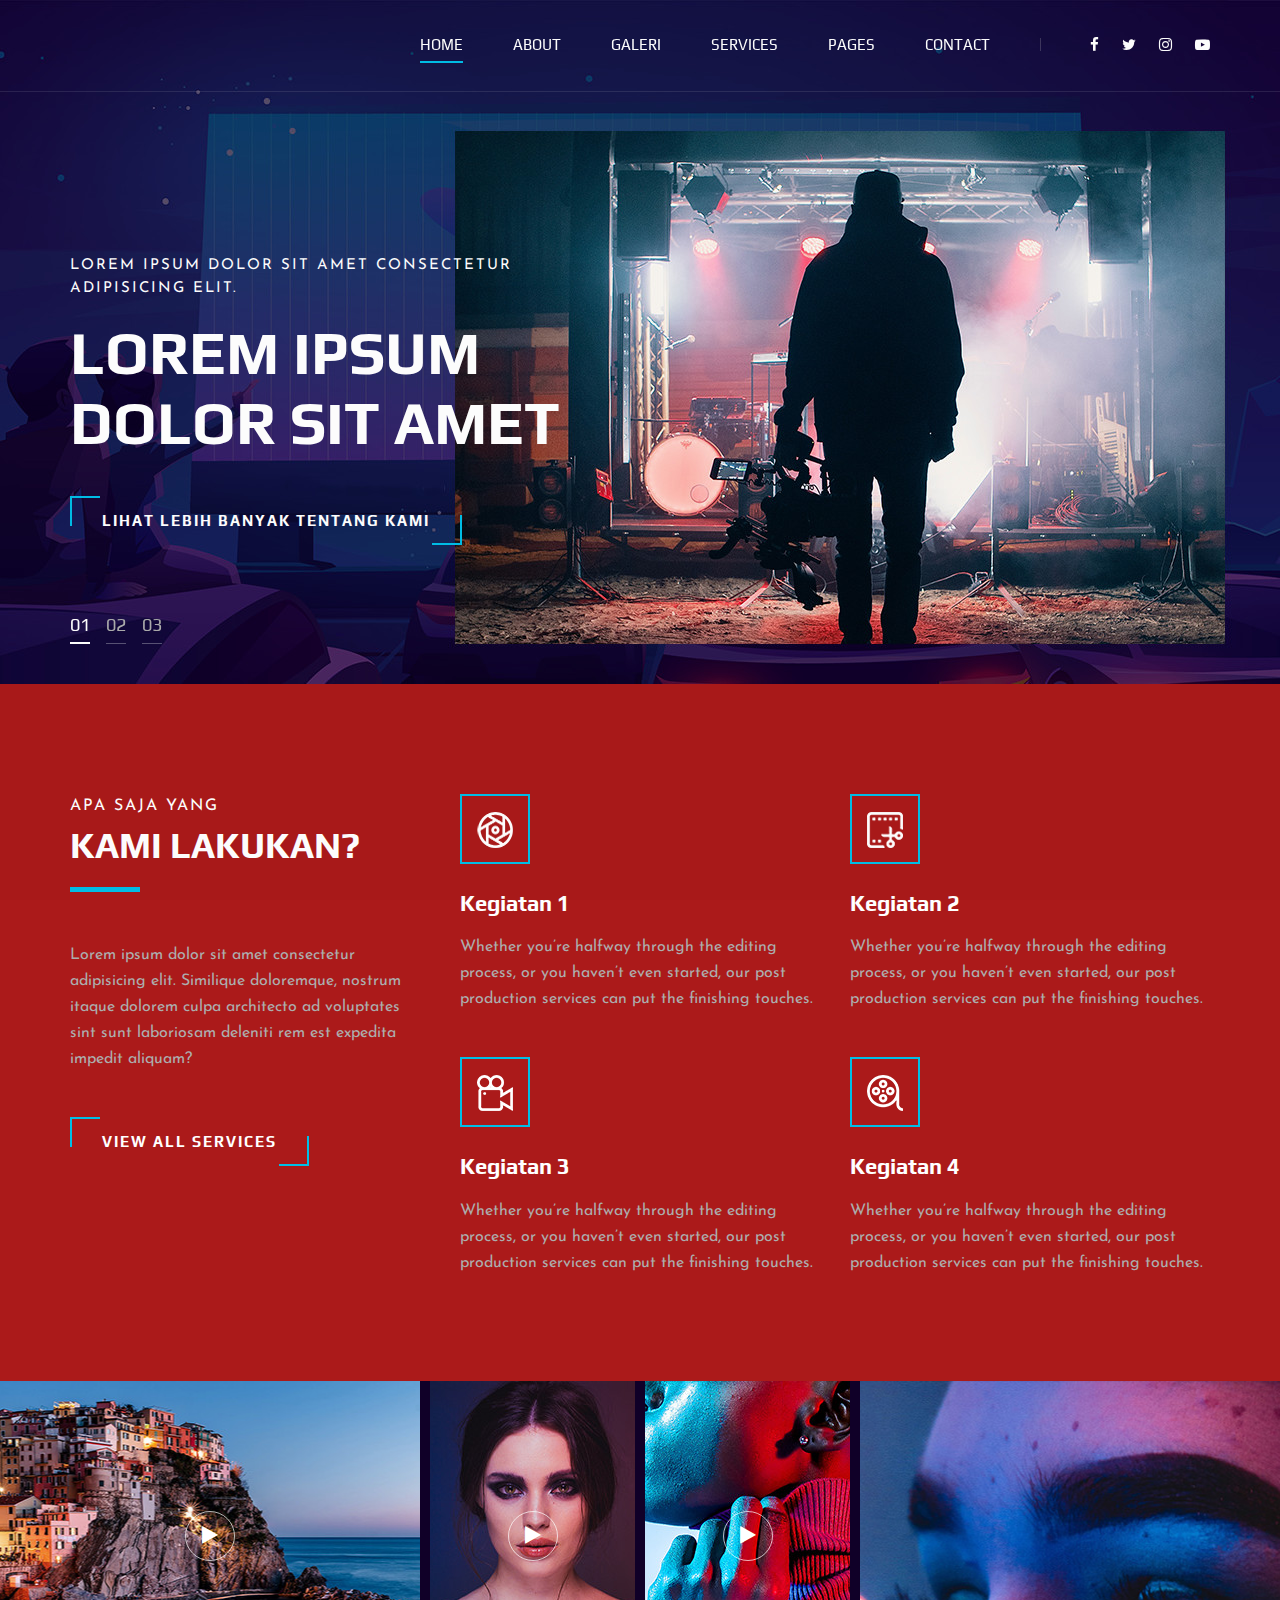
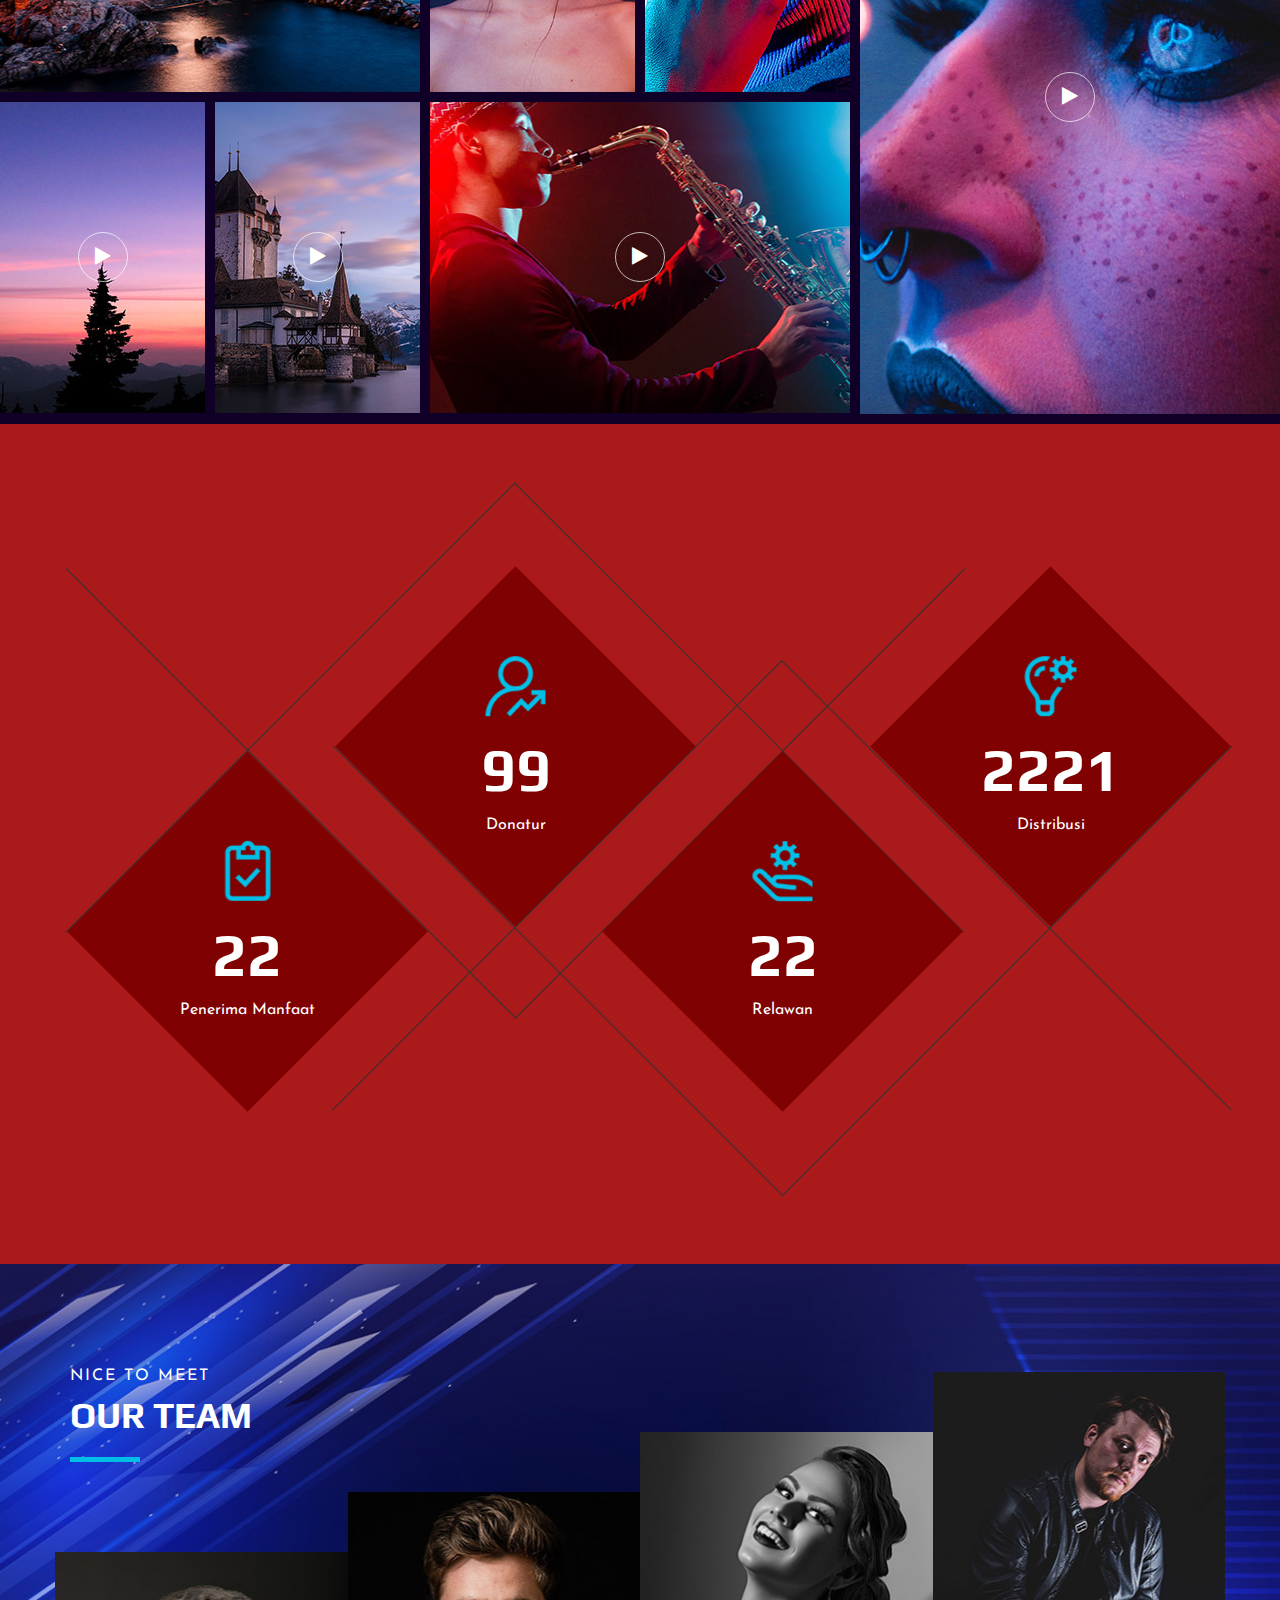
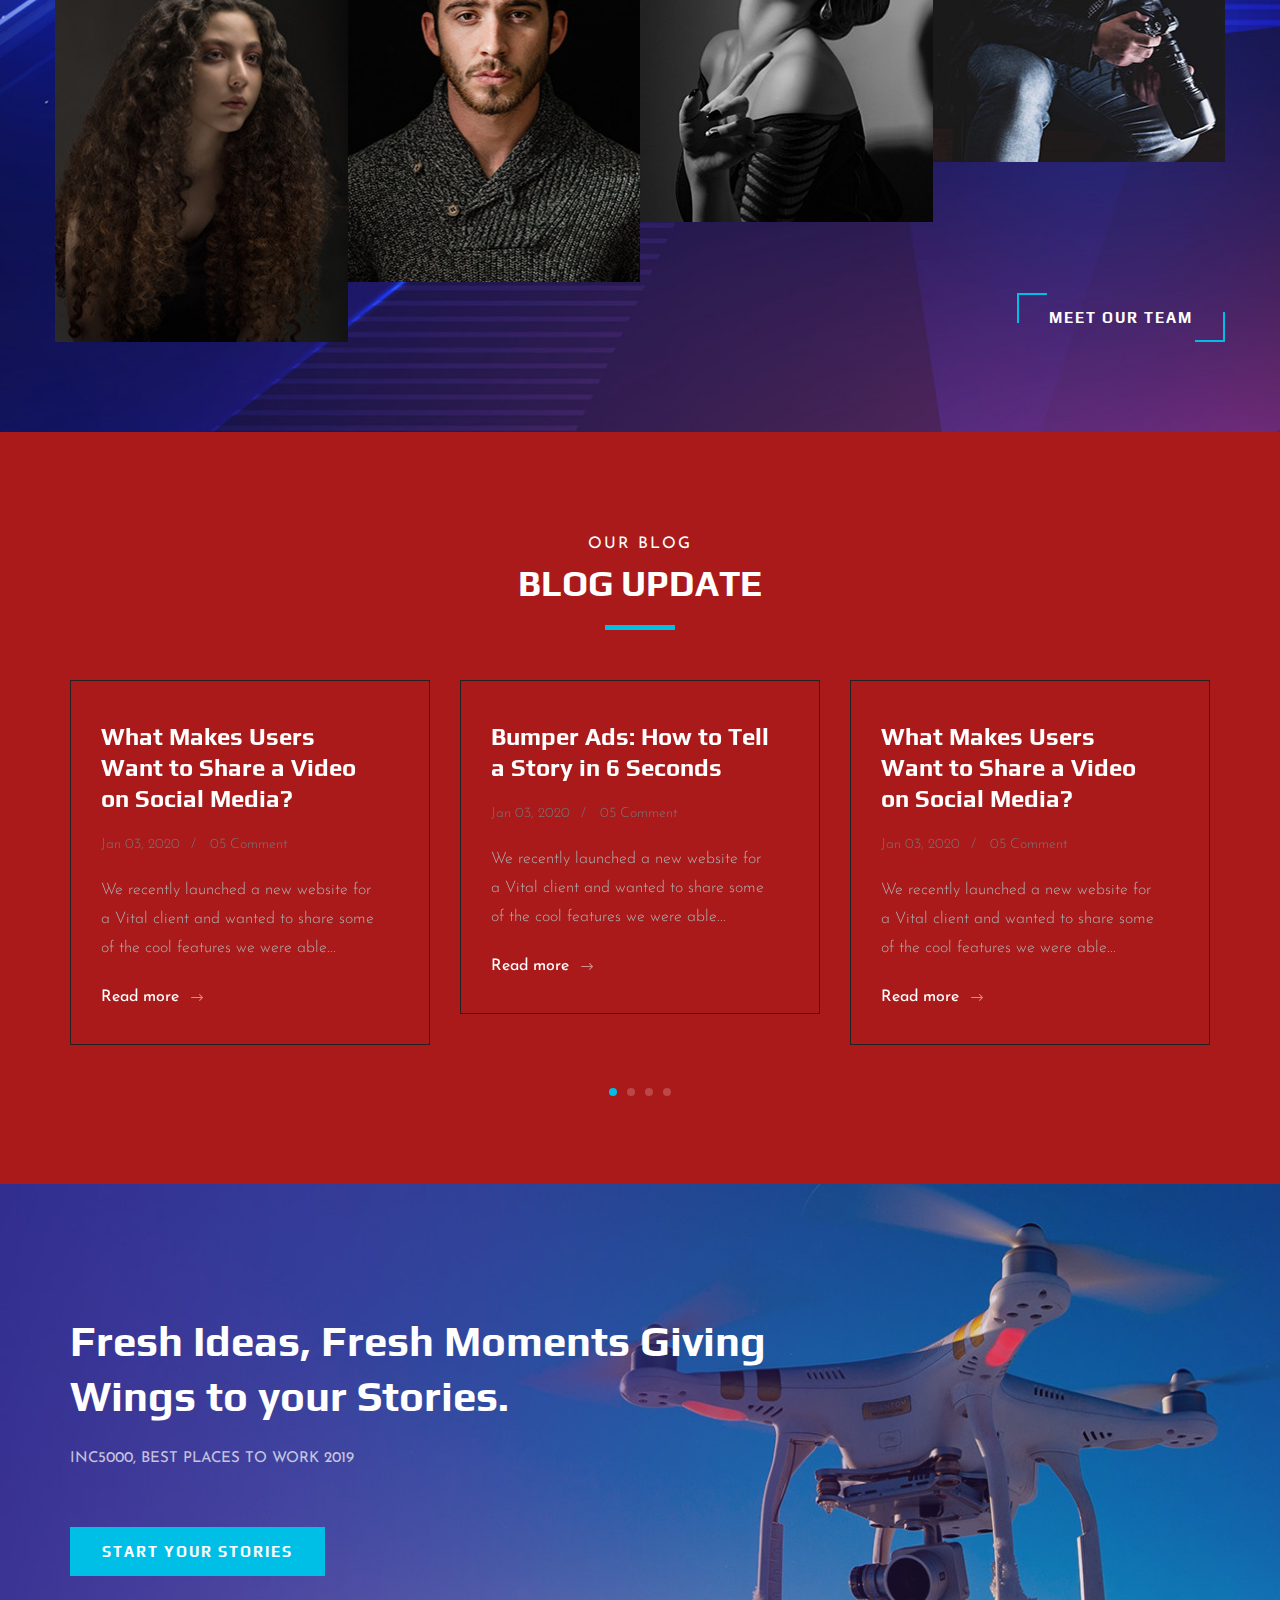
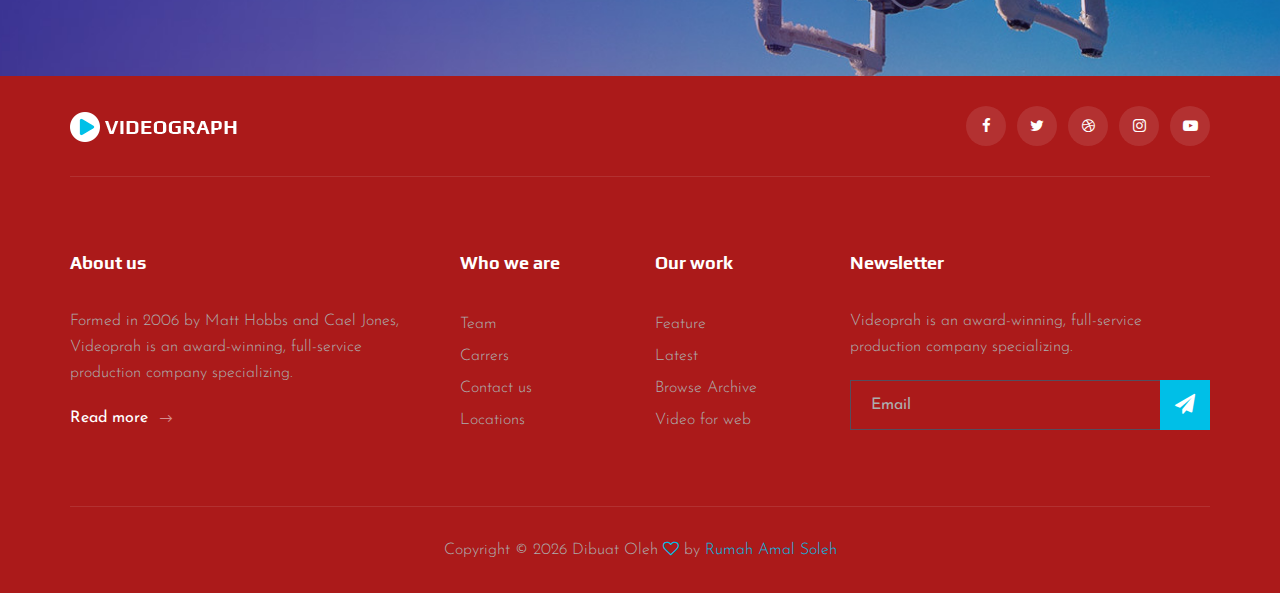
==== commit bc40cbee: "Add files via upload" ====
--- a/index.html
+++ b/index.html
@@ -22,6 +22,7 @@
     <link rel="stylesheet" href="css/magnific-popup.css" type="text/css">
     <link rel="stylesheet" href="css/slicknav.min.css" type="text/css">
     <link rel="stylesheet" href="css/style.css" type="text/css">
+    <link rel="stylesheet" href="css/cover.css">
 </head>
 
 <body>
@@ -36,7 +37,7 @@
             <div class="row">
                 <div class="col-lg-2">
                     <div class="header__logo">
-                        <a href="./index.html"><img src="img/logo.png" alt=""></a>
+                        <a href="./index.html"><img src="img/ras.png" alt=""></a>
                     </div>
                 </div>
                 <div class="col-lg-10">
@@ -45,14 +46,14 @@
                             <ul>
                                 <li class="active"><a href="./index.html">Home</a></li>
                                 <li><a href="./about.html">About</a></li>
-                                <li><a href="./portfolio.html">Portfolio</a></li>
+                                <li><a href="./portfolio.html">Galeri</a></li>
                                 <li><a href="./services.html">Services</a></li>
                                 <li><a href="#">Pages</a>
                                     <ul class="dropdown">
-                                        <li><a href="./about.html">About</a></li>
-                                        <li><a href="./portfolio.html">Portfolio</a></li>
-                                        <li><a href="./blog.html">Blog</a></li>
-                                        <li><a href="./blog-details.html">Blog Details</a></li>
+                                        <li><a href="./zakat.html">Zakat</a></li>
+                                        <li><a href="./infaq.html">Infaq</a></li>
+                                        <li><a href="./shodaqoh.html">Shodaqoh</a></li>
+                                        <li><a href="./blog-details.html">. . .</a></li>
                                     </ul>
                                 </li>
                                 <li><a href="./contact.html">Contact</a></li>
@@ -61,7 +62,7 @@
                         <div class="header__nav__social">
                             <a href="#"><i class="fa fa-facebook"></i></a>
                             <a href="#"><i class="fa fa-twitter"></i></a>
-                            <a href="#"><i class="fa fa-dribbble"></i></a>
+                            <!-- <a href="#"><i class="fa fa-dribbble"></i></a> -->
                             <a href="#"><i class="fa fa-instagram"></i></a>
                             <a href="#"><i class="fa fa-youtube-play"></i></a>
                         </div>
@@ -72,6 +73,64 @@
         </div>
     </header>
     <!-- Header End -->
+
+    <!-- <header class="masthead">
+        <div class="container px-4 px-lg-5 d-flex h-100 align-items-center justify-content-center">
+            <div class="d-flex justify-content-center">
+                <div class="text-center">
+                    <h1 class="mx-auto my-0 text-uppercase">Grayscale</h1>
+                    <h2 class="text-white-50 mx-auto mt-2 mb-5">A free, responsive, one page Bootstrap theme created by Start Bootstrap.</h2>
+                    <a class="btn btn-primary" href="#about">Get Started</a>
+                </div>
+            </div>
+        </div>
+    </header> -->
+
+    <!-- <main class="px-3">
+        <section class="hero">
+            <div class="hero__slider owl-carousel">
+                <div class="hero__item set-bg" data-setbg="img/hero/hero-1.jpg">
+                    <div class="container">
+                        <div class="row">
+                            <div class="col-lg-6">
+                                <div class="hero__text">
+                                    <span>Lorem ipsum dolor sit amet consectetur adipisicing elit.</span>
+                                    <h2>Lorem ipsum dolor sit amet</h2>
+                                    <a href="#" class="primary-btn">Lihat lebih banyak tentang kami</a>
+                                </div>
+                            </div>
+                        </div>
+                    </div>
+                </div>
+                <div class="hero__item set-bg" data-setbg="img/calltos-bg.jpg">
+                    <div class="container">
+                        <div class="row">
+                            <div class="col-lg-6">
+                                <div class="hero__text">
+                                    <span>Lorem ipsum dolor sit amet consectetur adipisicing elit.</span>
+                                    <h2>Lorem ipsum dolor sit amet 2</h2>
+                                    <a href="#" class="primary-btn">Lihat lebih banyak tentang kami</a>
+                                </div>
+                            </div>
+                        </div>
+                    </div>
+                </div>
+                <div class="hero__item set-bg" data-setbg="img/hero/hero-1.jpg">
+                    <div class="container">
+                        <div class="row">
+                            <div class="col-lg-6">
+                                <div class="hero__text">
+                                    <span>Lorem ipsum dolor sit amet consectetur adipisicing elit.</span>
+                                    <h2>Lorem ipsum dolor sit amet 3</h2>
+                                    <a href="#" class="primary-btn">Lihat lebih banyak tentang kami</a>
+                                </div>
+                            </div>
+                        </div>
+                    </div>
+                </div>
+            </div>
+        </section>
+    </main> -->
 
     <!-- Hero Section Begin -->
     <section class="hero">
@@ -81,9 +140,9 @@
                     <div class="row">
                         <div class="col-lg-6">
                             <div class="hero__text">
-                                <span>For website and video editing</span>
-                                <h2>Videographer’s Portfolio</h2>
-                                <a href="#" class="primary-btn">See more about us</a>
+                                <span>Lorem ipsum dolor sit amet consectetur adipisicing elit.</span>
+                                <h2>Lorem ipsum dolor sit amet</h2>
+                                <a href="#" class="primary-btn">Lihat lebih banyak tentang kami</a>
                             </div>
                         </div>
                     </div>
@@ -94,9 +153,9 @@
                     <div class="row">
                         <div class="col-lg-6">
                             <div class="hero__text">
-                                <span>For website and video editing</span>
-                                <h2>Videographer’s Portfolio</h2>
-                                <a href="#" class="primary-btn">See more about us</a>
+                                <span>Lorem ipsum dolor sit amet consectetur adipisicing elit.</span>
+                                <h2>Lorem ipsum dolor sit amet 2</h2>
+                                <a href="#" class="primary-btn">Lihat lebih banyak tentang kami</a>
                             </div>
                         </div>
                     </div>
@@ -107,9 +166,9 @@
                     <div class="row">
                         <div class="col-lg-6">
                             <div class="hero__text">
-                                <span>For website and video editing</span>
-                                <h2>Videographer’s Portfolio</h2>
-                                <a href="#" class="primary-btn">See more about us</a>
+                                <span>Lorem ipsum dolor sit amet consectetur adipisicing elit.</span>
+                                <h2>Lorem ipsum dolor sit amet 3</h2>
+                                <a href="#" class="primary-btn">Lihat lebih banyak tentang kami</a>
                             </div>
                         </div>
                     </div>
@@ -126,11 +185,10 @@
                 <div class="col-lg-4">
                     <div class="services__title">
                         <div class="section-title">
-                            <span>Our services</span>
-                            <h2>What We do?</h2>
-                        </div>
-                        <p>If you hire a videographer of our team you will get a video professional to make a custom
-                            video for your business and, once the project is over.</p>
+                            <span>Apa saja yang</span>
+                            <h2>kami lakukan?</h2>
+                        </div>
+                        <p>Lorem ipsum dolor sit amet consectetur adipisicing elit. Similique doloremque, nostrum itaque dolorem culpa architecto ad voluptates sint sunt laboriosam deleniti rem est expedita impedit aliquam?</p>
                         <a href="#" class="primary-btn">View all services</a>
                     </div>
                 </div>
@@ -141,7 +199,7 @@
                                 <div class="services__item__icon">
                                     <img src="img/icons/si-1.png" alt="">
                                 </div>
-                                <h4>Motion graphics</h4>
+                                <h4>Kegiatan 1</h4>
                                 <p>Whether you’re halfway through the editing process, or you haven’t even started, our
                                     post production services can put the finishing touches.</p>
                             </div>
@@ -151,7 +209,7 @@
                                 <div class="services__item__icon">
                                     <img src="img/icons/si-2.png" alt="">
                                 </div>
-                                <h4>Scriptwriting and editing</h4>
+                                <h4>Kegiatan 2</h4>
                                 <p>Whether you’re halfway through the editing process, or you haven’t even started, our
                                     post production services can put the finishing touches.</p>
                             </div>
@@ -161,7 +219,7 @@
                                 <div class="services__item__icon">
                                     <img src="img/icons/si-3.png" alt="">
                                 </div>
-                                <h4>Video distribution</h4>
+                                <h4>Kegiatan 3</h4>
                                 <p>Whether you’re halfway through the editing process, or you haven’t even started, our
                                     post production services can put the finishing touches.</p>
                             </div>
@@ -171,7 +229,7 @@
                                 <div class="services__item__icon">
                                     <img src="img/icons/si-4.png" alt="">
                                 </div>
-                                <h4>Video hosting</h4>
+                                <h4>Kegiatan 4</h4>
                                 <p>Whether you’re halfway through the editing process, or you haven’t even started, our
                                     post production services can put the finishing touches.</p>
                             </div>
@@ -250,7 +308,7 @@
                             <div class="counter__item__text">
                                 <img src="img/icons/ci-1.png" alt="">
                                 <h2 class="counter_num">230</h2>
-                                <p>Compled Projects</p>
+                                <p>Penerima Manfaat</p>
                             </div>
                         </div>
                     </div>
@@ -259,7 +317,7 @@
                             <div class="counter__item__text">
                                 <img src="img/icons/ci-2.png" alt="">
                                 <h2 class="counter_num">1068</h2>
-                                <p>Happy clients</p>
+                                <p>Donatur</p>
                             </div>
                         </div>
                     </div>
@@ -268,7 +326,7 @@
                             <div class="counter__item__text">
                                 <img src="img/icons/ci-3.png" alt="">
                                 <h2 class="counter_num">230</h2>
-                                <p>Perspective clients</p>
+                                <p>Relawan</p>
                             </div>
                         </div>
                     </div>
@@ -276,8 +334,8 @@
                         <div class="counter__item four__item">
                             <div class="counter__item__text">
                                 <img src="img/icons/ci-4.png" alt="">
-                                <h2 class="counter_num">230</h2>
-                                <p>Compled Projects</p>
+                                <h2 class="counter_num">24000</h2>
+                                <p>Distribusi</p>
                             </div>
                         </div>
                     </div>
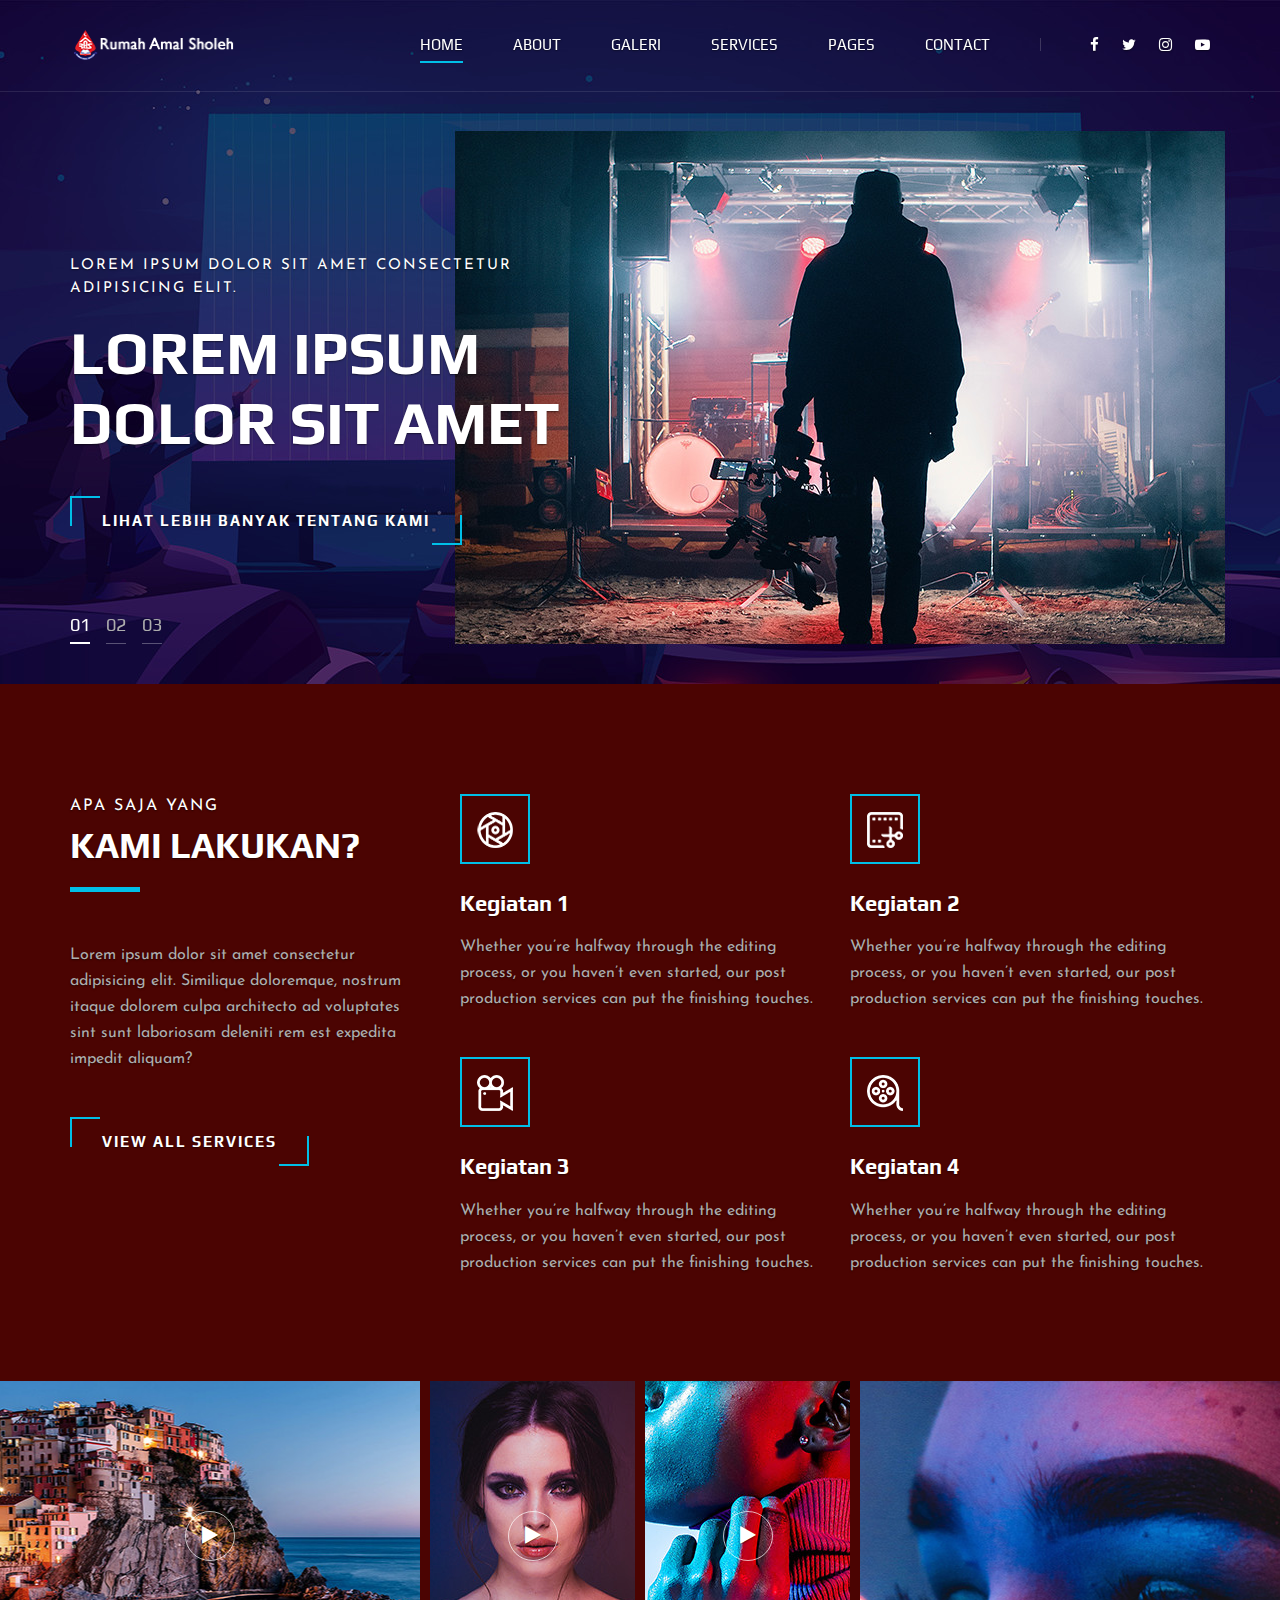
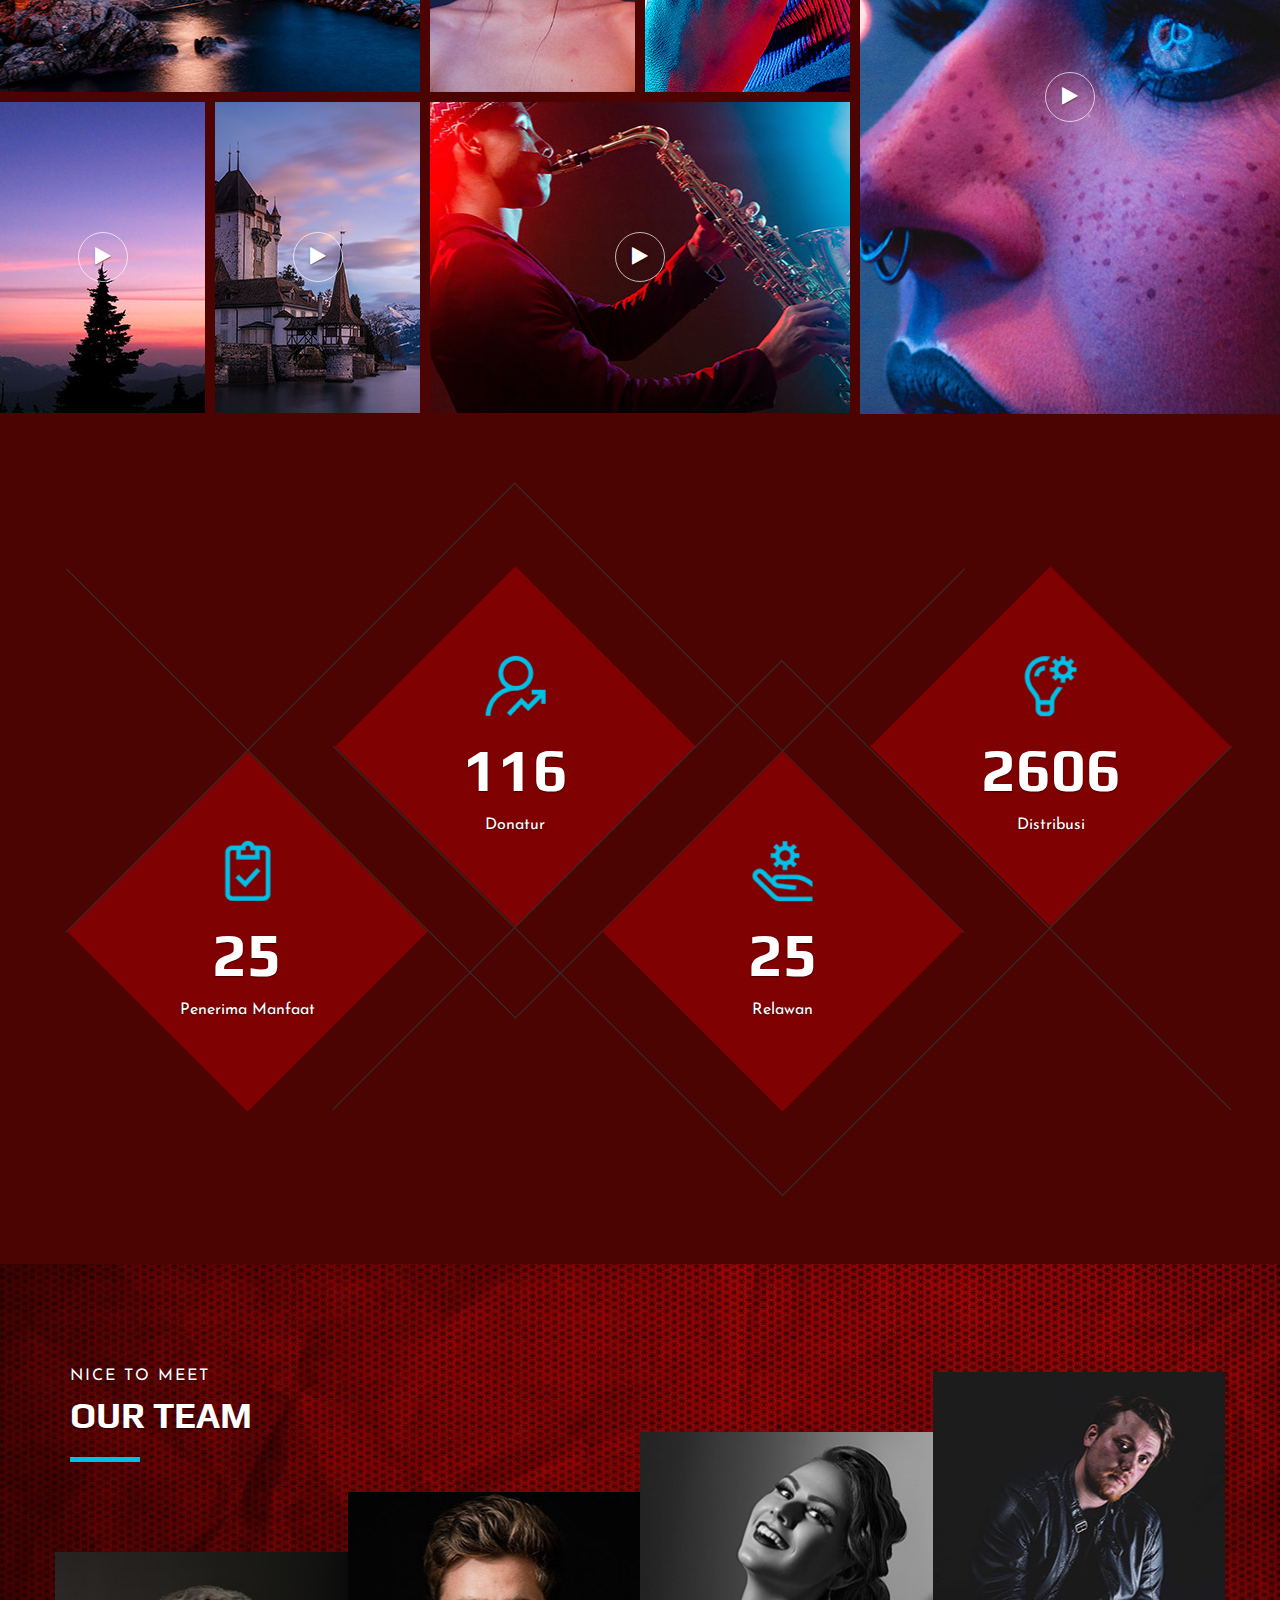
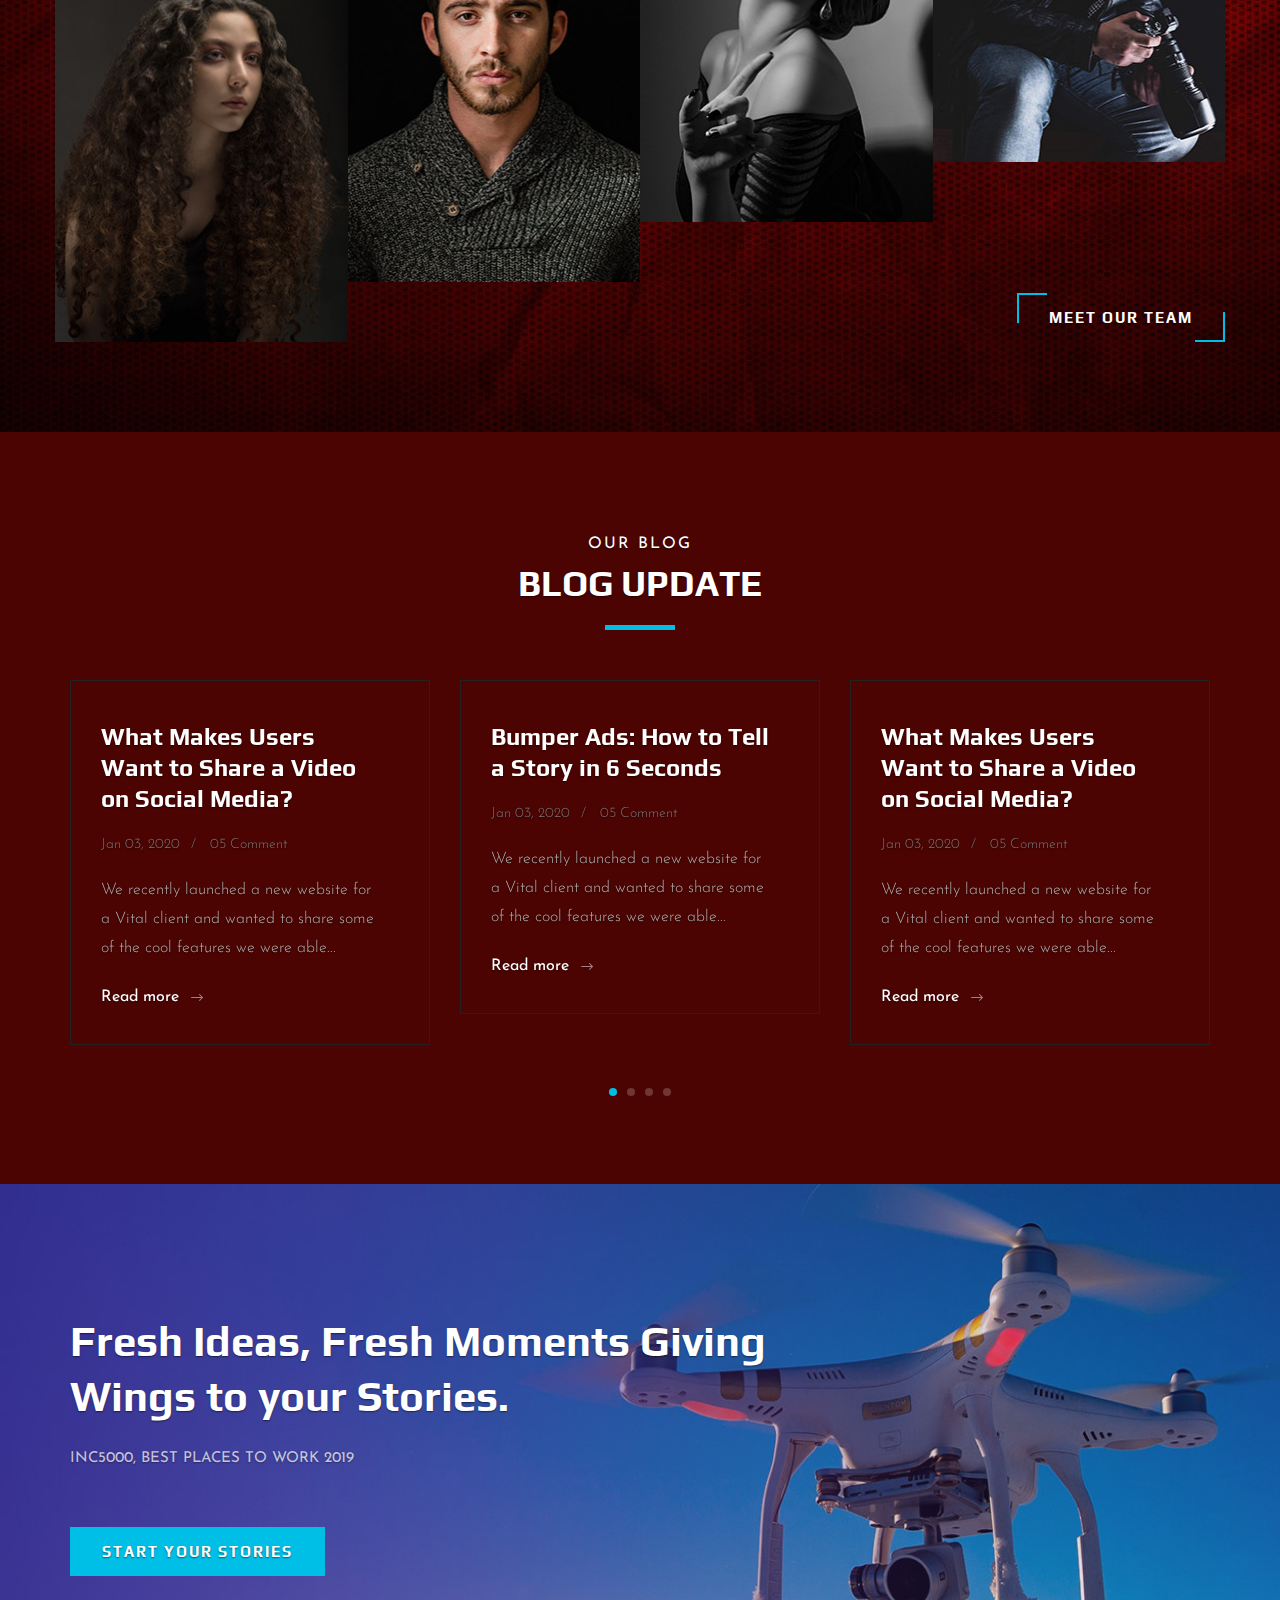
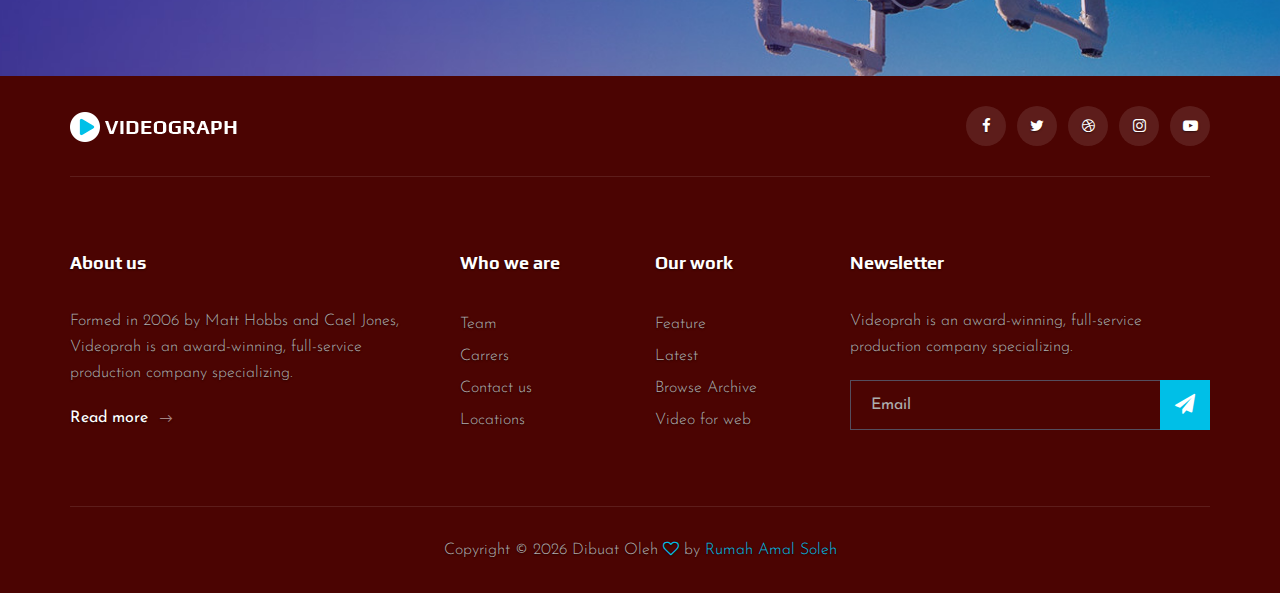
==== commit 4c5edd75: "warna & background" ====
--- a/index.html
+++ b/index.html
@@ -346,7 +346,7 @@
     <!-- Counter Section End -->
 
     <!-- Team Section Begin -->
-    <section class="team spad set-bg" data-setbg="img/team-bg.jpg">
+    <section class="team spad set-bg" data-setbg="img/ruby1.jpg">
         <div class="container">
             <div class="row">
                 <div class="col-lg-12">
--- a/css/style.css
+++ b/css/style.css
@@ -305,6 +305,7 @@
 
 .header__logo {
   padding: 30px 0;
+  /* width: 30px; */
 }
 .header__logo a {
   display: inline-block;
@@ -522,7 +523,8 @@
 -----------------------*/
 .work {
   overflow: hidden;
-  background: #100028;
+  /*background: #100028;*/
+  background: #4b0402;
 }
 
 .work__gallery {
@@ -616,7 +618,10 @@
 -----------------------*/
 .counter {
   /* warna counter background */
-  background: #ab1a1a;
+  /*background: #ab1a1a;*/
+  /**/
+  /*background: #550705;*/
+  background: #4b0402;
   height: 840px;
   padding-top: 380px;
   overflow: hidden;
@@ -707,6 +712,9 @@
 -----------------------*/
 .team {
   padding-bottom: 90px;
+  /*background: #ab1a1a;*/
+  /*background: #410403;*/
+  /*background: #e35f5f;*/
 }
 
 .section-title.team__title {
@@ -743,7 +751,7 @@
   -o-transition: all, 0.5s;
   transition: all, 0.5s;
 }
-.team__item__text:before {
+.team__item__text:before { 
   position: absolute;
   left: 0;
   top: 0;
@@ -785,7 +793,8 @@
   Latest
 -----------------------*/
 .latest {
-    background: #ab1a1a;
+  /*background: #ab1a1a;*/
+  background: #4b0402;
   padding-bottom: 80px;
 }
 
@@ -827,7 +836,9 @@
 }
 .callto.sp__callto {
   padding-top: 0;
-  background: #100028;
+  /* background: #100028; */
+  /*background: #ab1a1a;*/
+  background: #4b0402;
 }
 
 .callto__text h2 {
@@ -860,7 +871,8 @@
   Footer
 -----------------------*/
 .footer {
-  background: #ab1a1a;
+  /*background: #ab1a1a;*/
+  background: #4b0402;
 }
 
 .footer__top {
@@ -1030,7 +1042,8 @@
   About
 -----------------------*/
 .about {
-  background: #100028;
+  /*background: #ab1a1a;*/
+  background: #4b0402;
   padding-bottom: 150px;
 }
 
@@ -1131,7 +1144,7 @@
   Services
 -----------------------*/
 .services {
-  background: #ab1a1a;
+  background: #4b0402;
   padding-bottom: 60px;
   padding-top: 110px;
 }
@@ -1183,7 +1196,9 @@
   Services Page
 -----------------------*/
 .services-page {
-  background: #100028;
+  /* background: #100028; */
+  /*background: #ab1a1a;*/
+  background: #4b0402;
   padding-bottom: 50px;
 }
 
@@ -1191,7 +1206,9 @@
   Logo
 -----------------------*/
 .logo {
-  background: #100028;
+  /* background: #100028; */
+  /*background: #ab1a1a;*/
+  background: #4b0402;
   padding: 100px 20px;
 }
 
@@ -1204,7 +1221,9 @@
   Portfolio
 -----------------------*/
 .portfolio {
-  background: #100028;
+  /* background: #100028; */
+  /*background: #ab1a1a;*/
+  background: #4b0402;
 }
 
 .portfolio__filter {
@@ -1681,7 +1700,9 @@
   Contact Widget
 -----------------------*/
 .contact-widget {
-  background: #100028;
+  /* background: #100028; */
+  /*background: #ab1a1a;*/
+  background: #4b0402;
   padding-bottom: 70px;
 }
 
@@ -1722,7 +1743,9 @@
   Contact
 -----------------------*/
 .contact {
-  background: #100028;
+  /* background: #100028; */
+  /*background: #ab1a1a;*/
+  background: #4b0402;
   padding-top: 0;
   overflow: hidden;
 }
@@ -2169,4 +2192,16 @@
   .blog__details__quote {
     padding: 30px 40px 35px 35px;
   }
+}
+
+.masthead {
+  position: relative;
+  width: 100%;
+  height: auto;
+  min-height: 35rem;
+  padding: 10rem 0;
+  background-position: center;
+  background-repeat: no-repeat;
+  background-attachment: scroll;
+  background-size: cover;
 }--- a/css/cover.css
+++ b/css/cover.css
@@ -0,0 +1,53 @@
+/*
+ * Globals
+ */
+
+
+/* Custom default button */
+.btn-secondary,
+.btn-secondary:hover,
+.btn-secondary:focus {
+  color: #333;
+  text-shadow: none; /* Prevent inheritance from `body` */
+}
+
+
+/*
+ * Base structure
+ */
+
+body {
+  text-shadow: 0 .05rem .1rem rgba(0, 0, 0, .5);
+  box-shadow: inset 0 0 5rem rgba(0, 0, 0, .5);
+}
+
+.cover-container {
+  max-width: 42em;
+}
+
+
+/*
+ * Header
+ */
+
+.nav-masthead .nav-link {
+  padding: .25rem 0;
+  font-weight: 700;
+  color: rgba(255, 255, 255, .5);
+  background-color: transparent;
+  border-bottom: .25rem solid transparent;
+}
+
+.nav-masthead .nav-link:hover,
+.nav-masthead .nav-link:focus {
+  border-bottom-color: rgba(255, 255, 255, .25);
+}
+
+.nav-masthead .nav-link + .nav-link {
+  margin-left: 1rem;
+}
+
+.nav-masthead .active {
+  color: #fff;
+  border-bottom-color: #fff;
+}
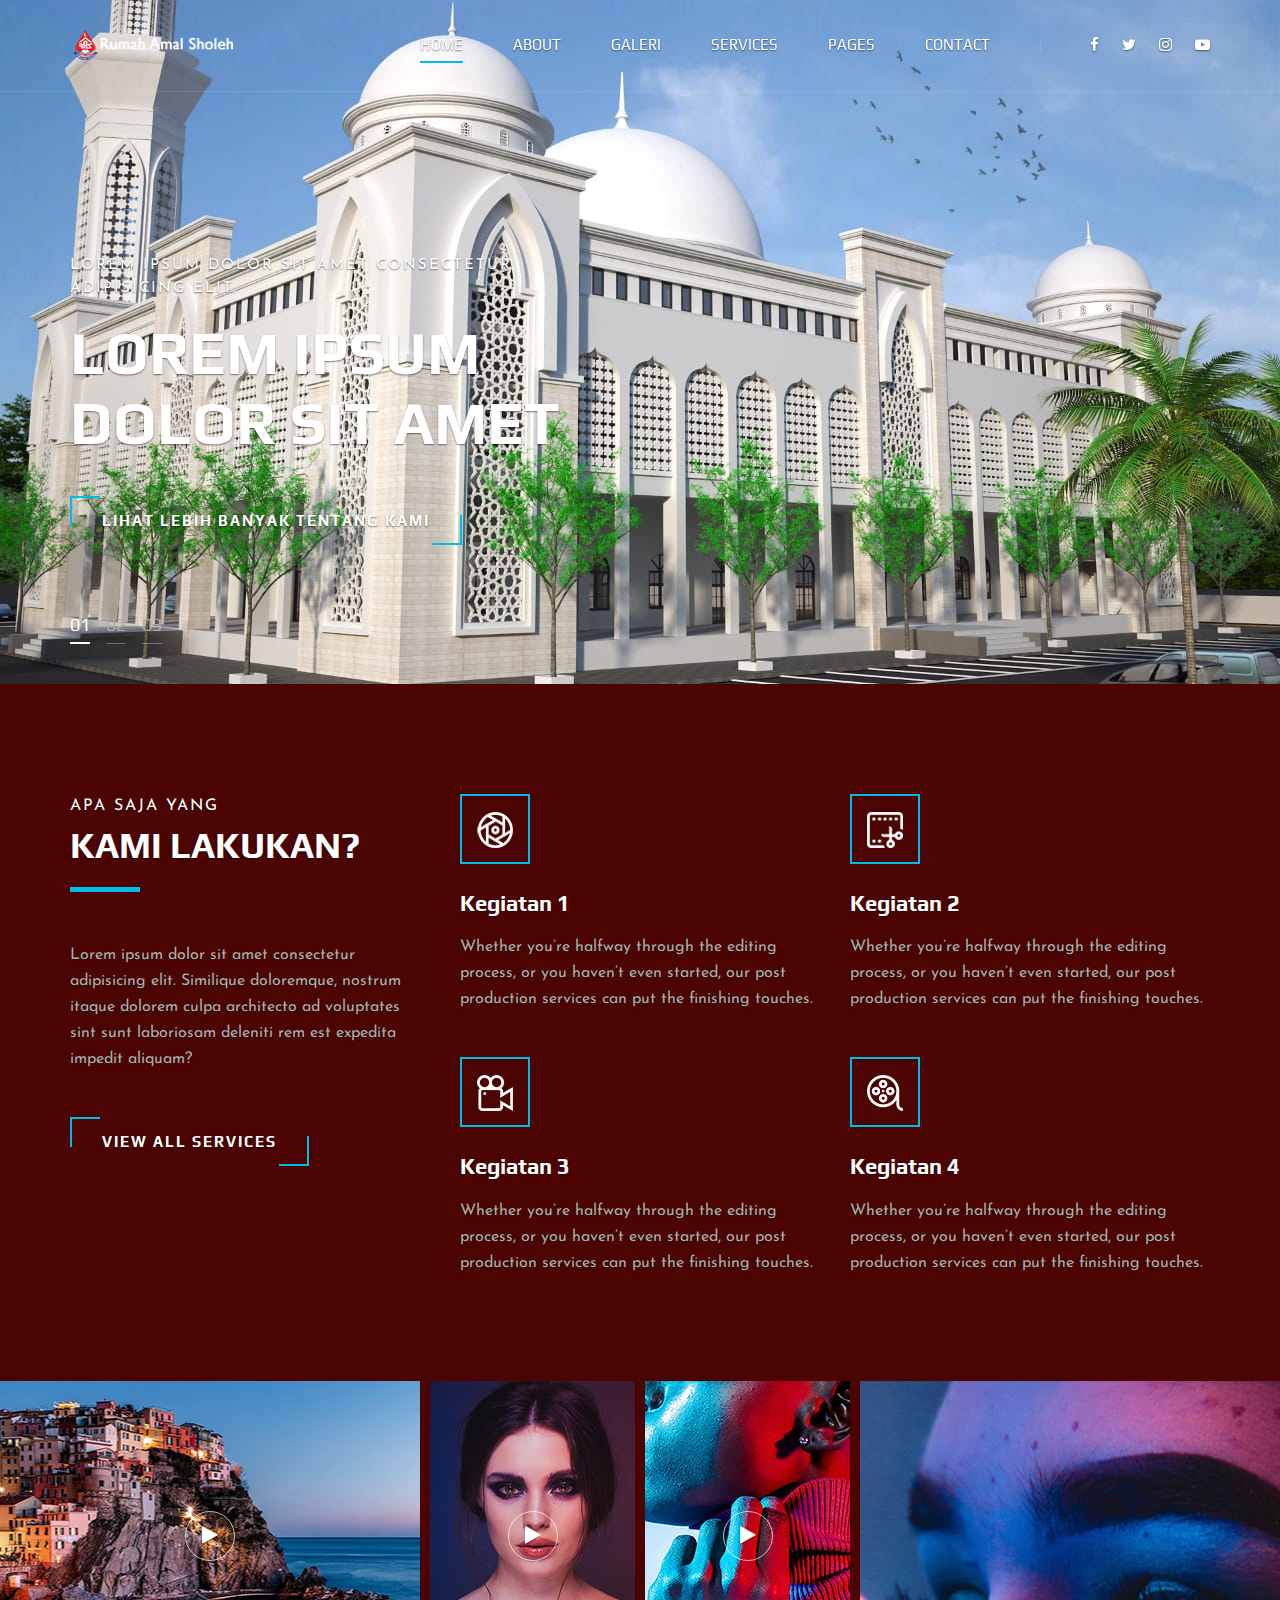
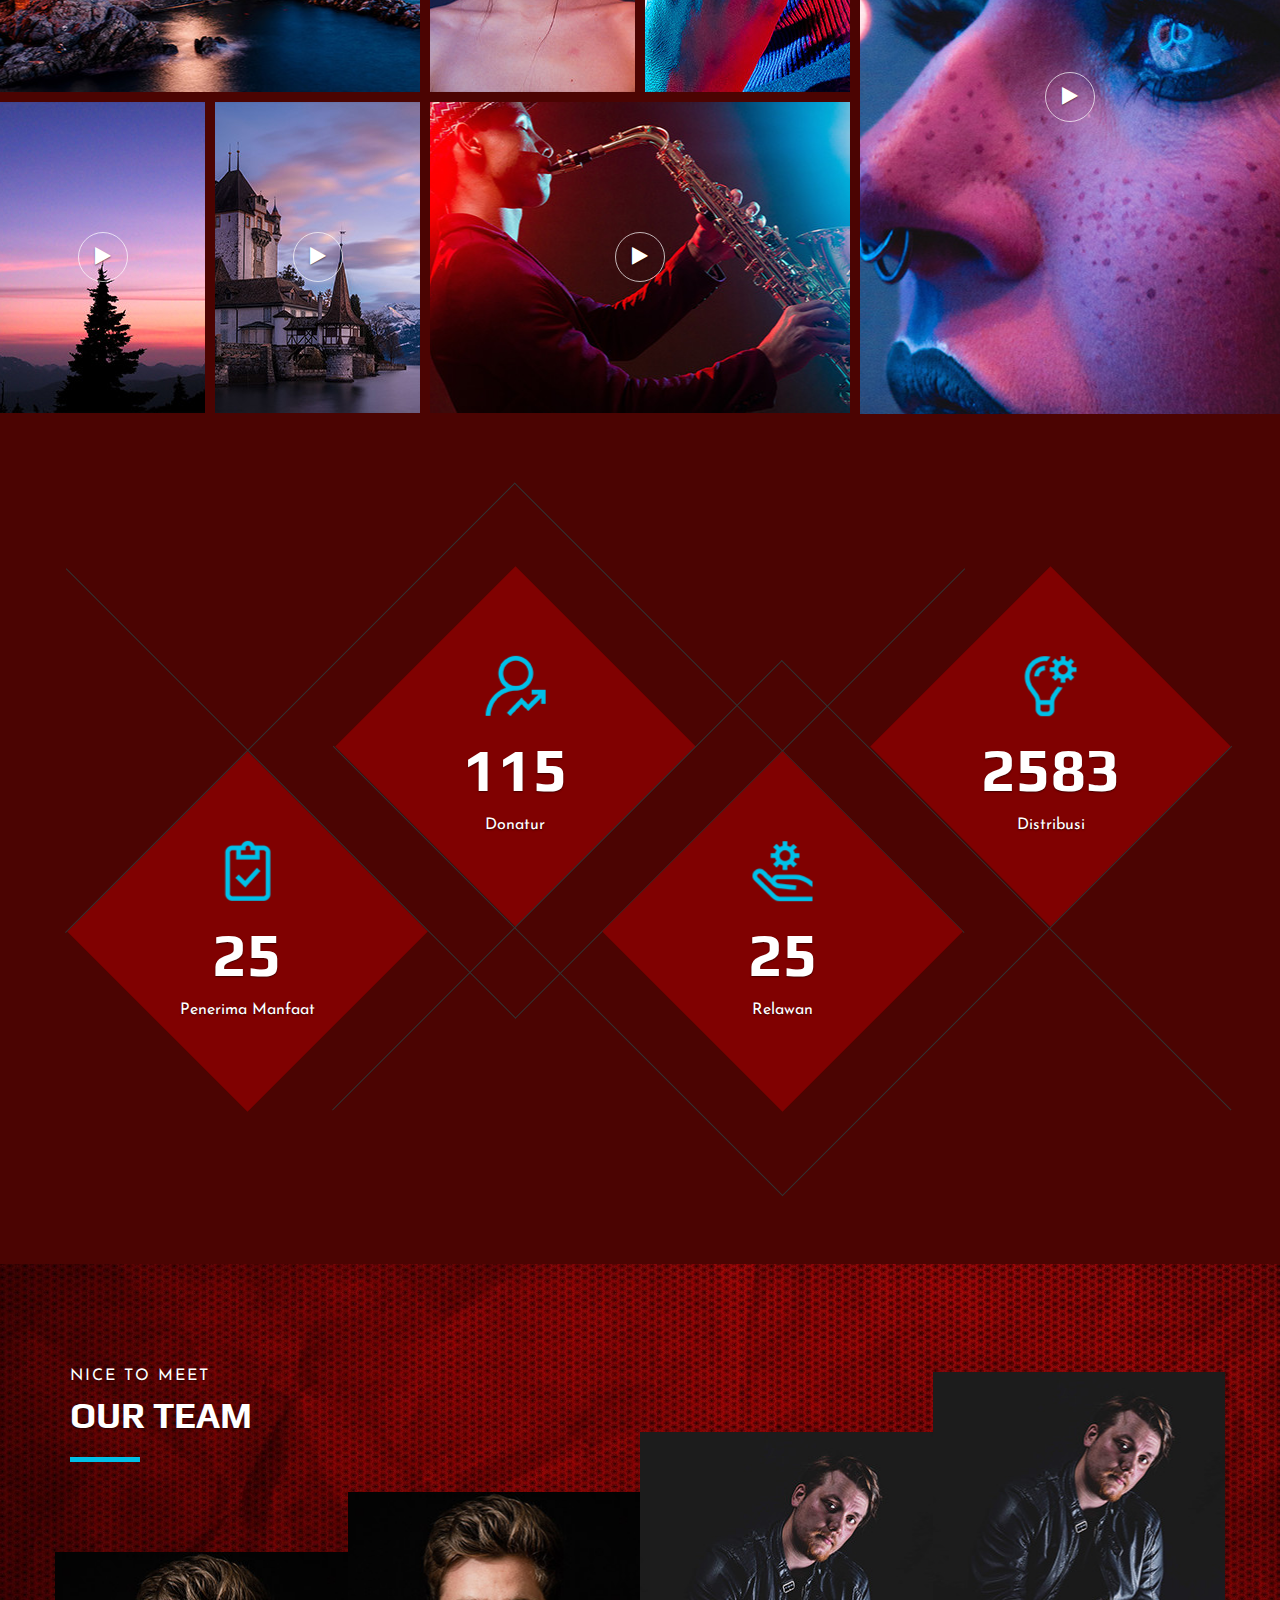
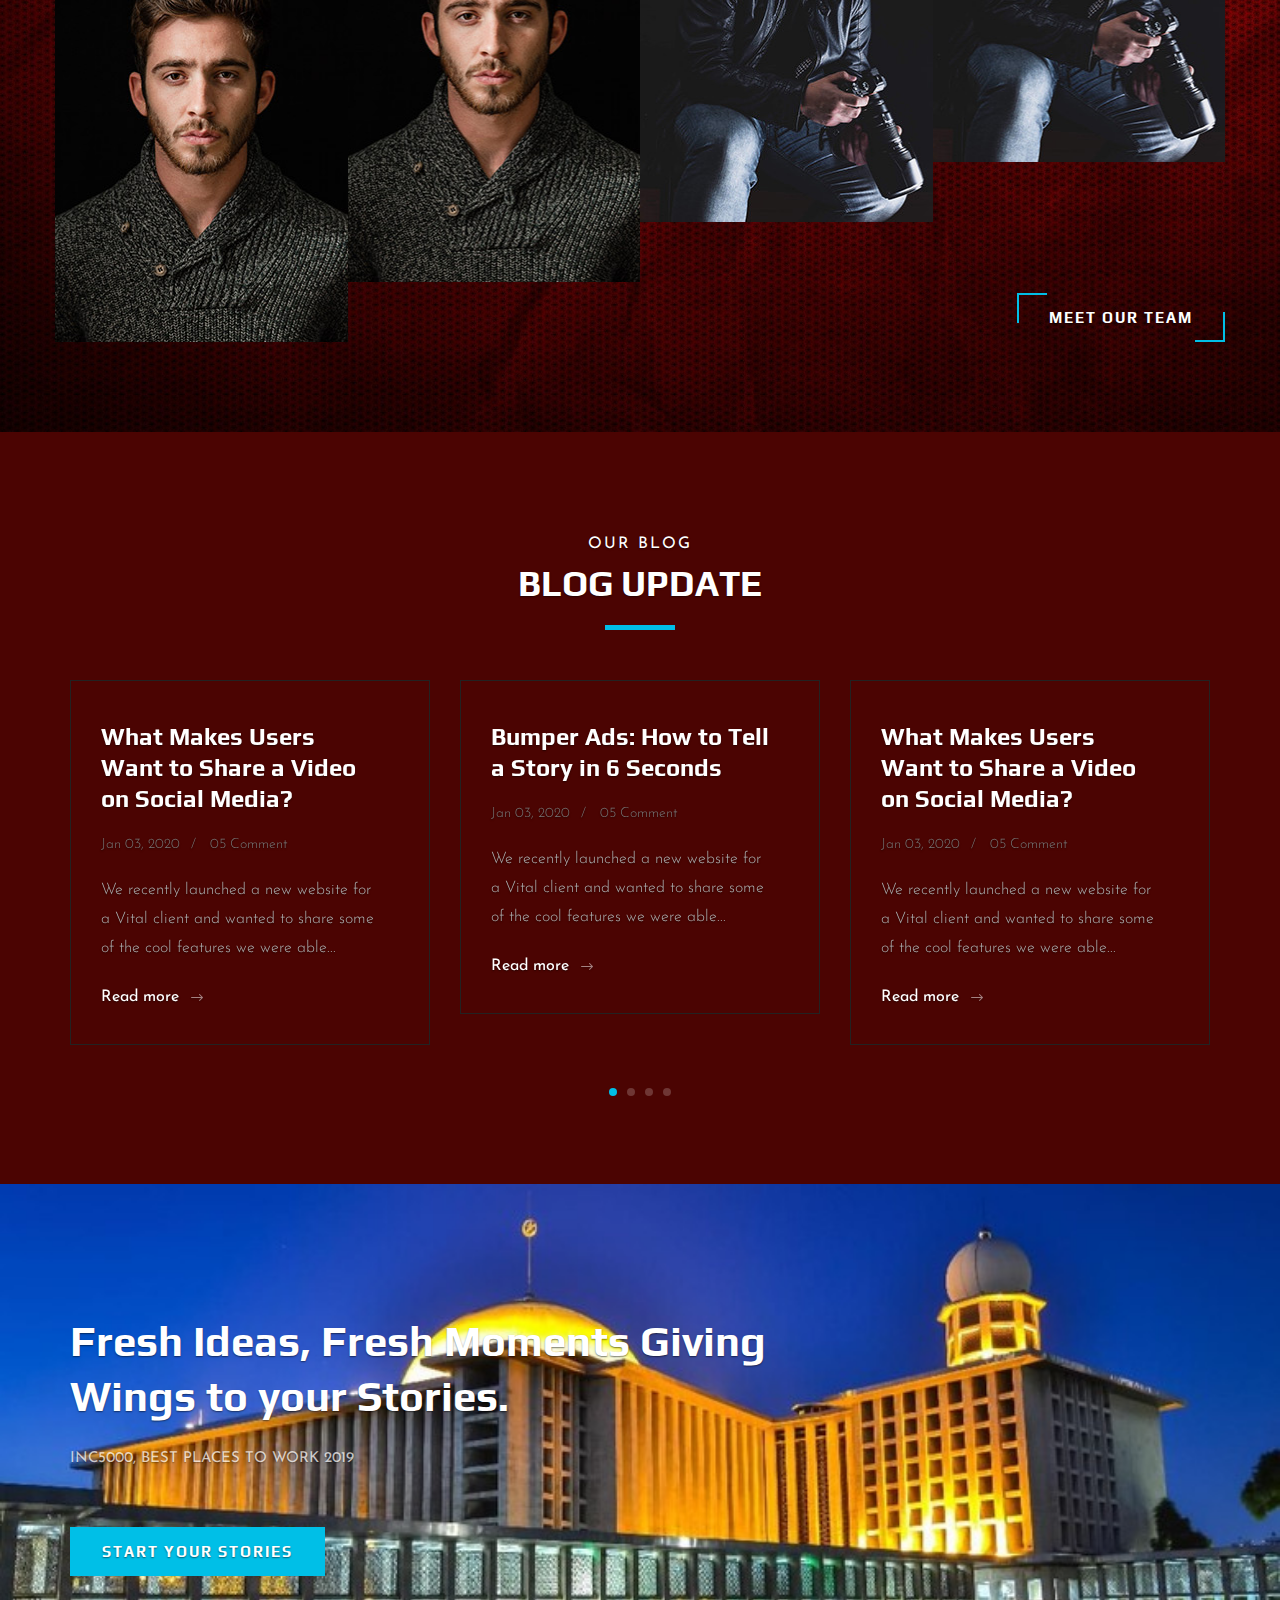
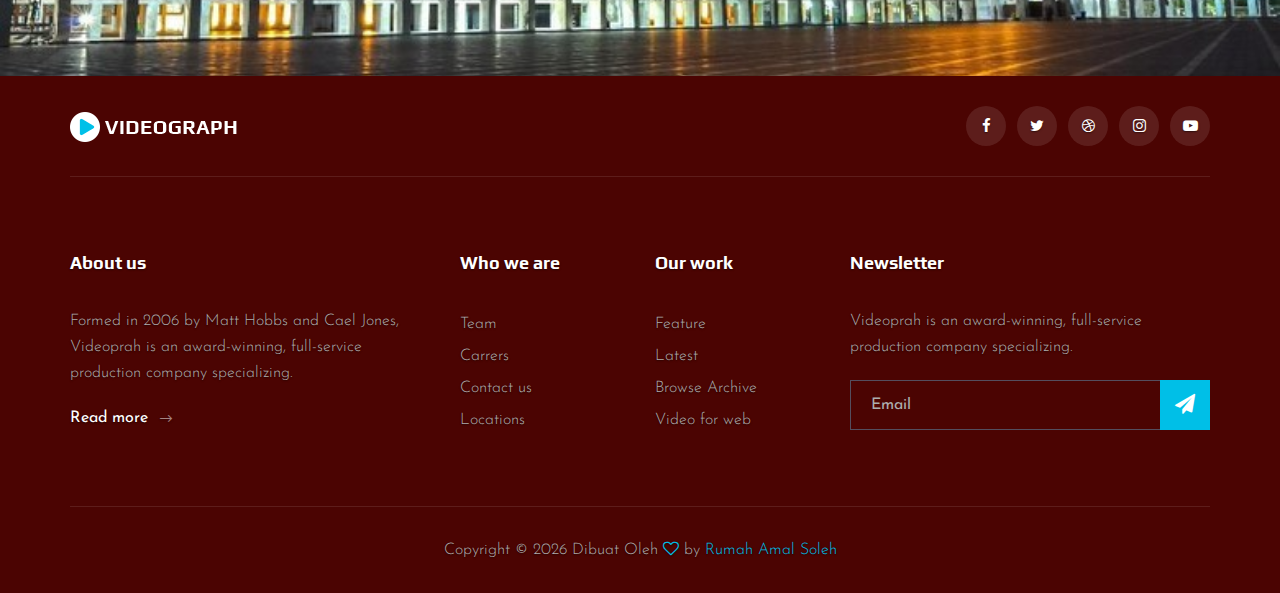
==== commit 3c6e5fed: "import gambar dummy" ====
--- a/index.html
+++ b/index.html
@@ -135,7 +135,7 @@
     <!-- Hero Section Begin -->
     <section class="hero">
         <div class="hero__slider owl-carousel">
-            <div class="hero__item set-bg" data-setbg="img/hero/hero-1.jpg">
+            <div class="hero__item set-bg" data-setbg="img/hero/hero1.jpeg">
                 <div class="container">
                     <div class="row">
                         <div class="col-lg-6">
@@ -148,7 +148,7 @@
                     </div>
                 </div>
             </div>
-            <div class="hero__item set-bg" data-setbg="img/calltos-bg.jpg">
+            <div class="hero__item set-bg" data-setbg="img/hero/hero2.jpeg">
                 <div class="container">
                     <div class="row">
                         <div class="col-lg-6">
@@ -161,7 +161,7 @@
                     </div>
                 </div>
             </div>
-            <div class="hero__item set-bg" data-setbg="img/hero/hero-1.jpg">
+            <div class="hero__item set-bg" data-setbg="img/hero/hero3.jpg">
                 <div class="container">
                     <div class="row">
                         <div class="col-lg-6">
@@ -358,7 +358,7 @@
             </div>
             <div class="row">
                 <div class="col-lg-3 col-md-6 col-sm-6 p-0">
-                    <div class="team__item set-bg" data-setbg="img/team/team-1.jpg">
+                    <div class="team__item set-bg" data-setbg="img/team/team-2.jpg">
                         <div class="team__item__text">
                             <h4>AMANDA STONE</h4>
                             <p>Videographer</p>
@@ -386,7 +386,7 @@
                     </div>
                 </div>
                 <div class="col-lg-3 col-md-6 col-sm-6 p-0">
-                    <div class="team__item team__item--third set-bg" data-setbg="img/team/team-3.jpg">
+                    <div class="team__item team__item--third set-bg" data-setbg="img/team/team-4.jpg">
                         <div class="team__item__text">
                             <h4>AMANDA STONE</h4>
                             <p>Videographer</p>
@@ -527,7 +527,7 @@
     <!-- Latest Blog Section End -->
 
     <!-- Call To Action Section Begin -->
-    <section class="callto spad set-bg" data-setbg="img/callto-bg.jpg">
+    <section class="callto spad set-bg" data-setbg="img/clt-bg.jpg">
         <div class="container">
             <div class="row">
                 <div class="col-lg-8">
--- a/css/style.css
+++ b/css/style.css
@@ -803,7 +803,7 @@
 }
 .blog__item.latest__item:hover {
   border: 1px solid #222222 !important;
-  background: url(../img/blog/blog-1.jpg);
+  background: url(../img/blog/blg1.jpg);
   background-size: cover;
 }
 
@@ -1961,7 +1961,7 @@
     position: absolute;
     right: 10px;
     top: 26px;
-    background: #00bfe7;
+    background: #4b0402;
   }
 
   .header .container {
